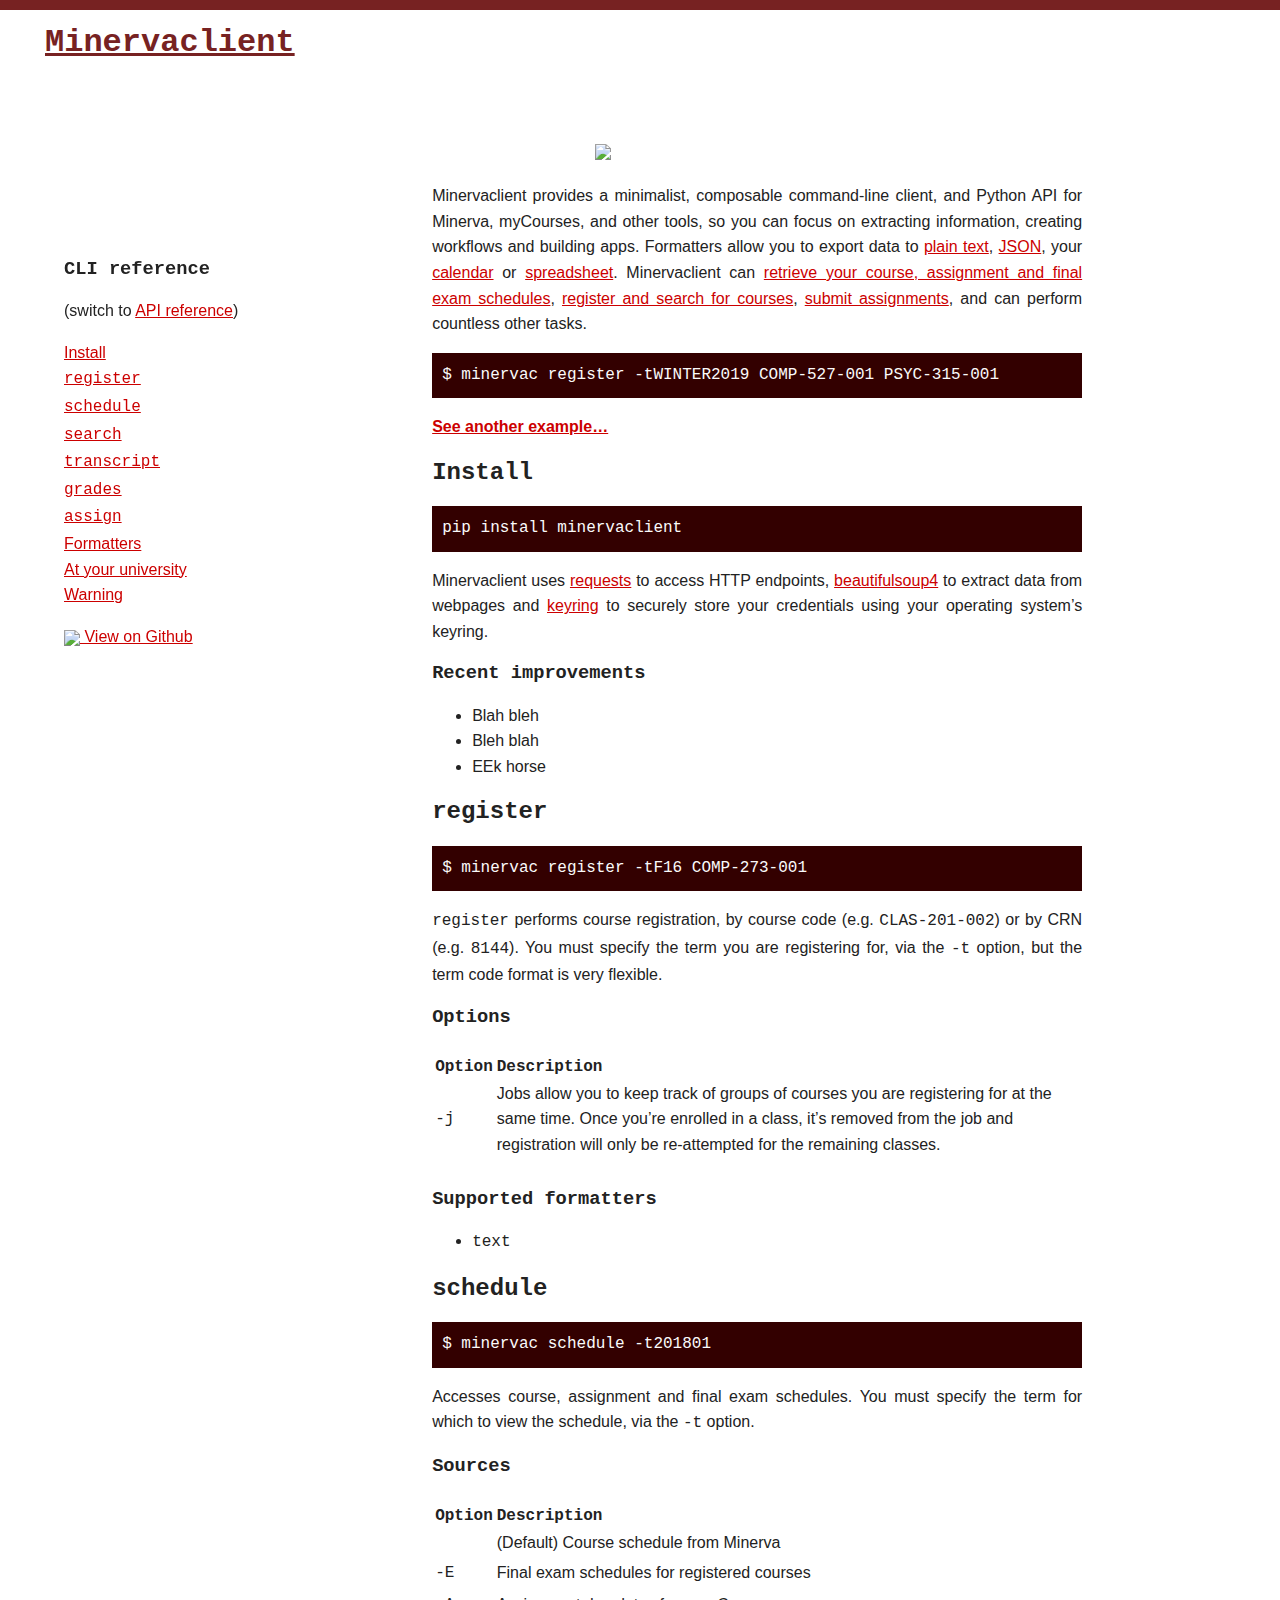
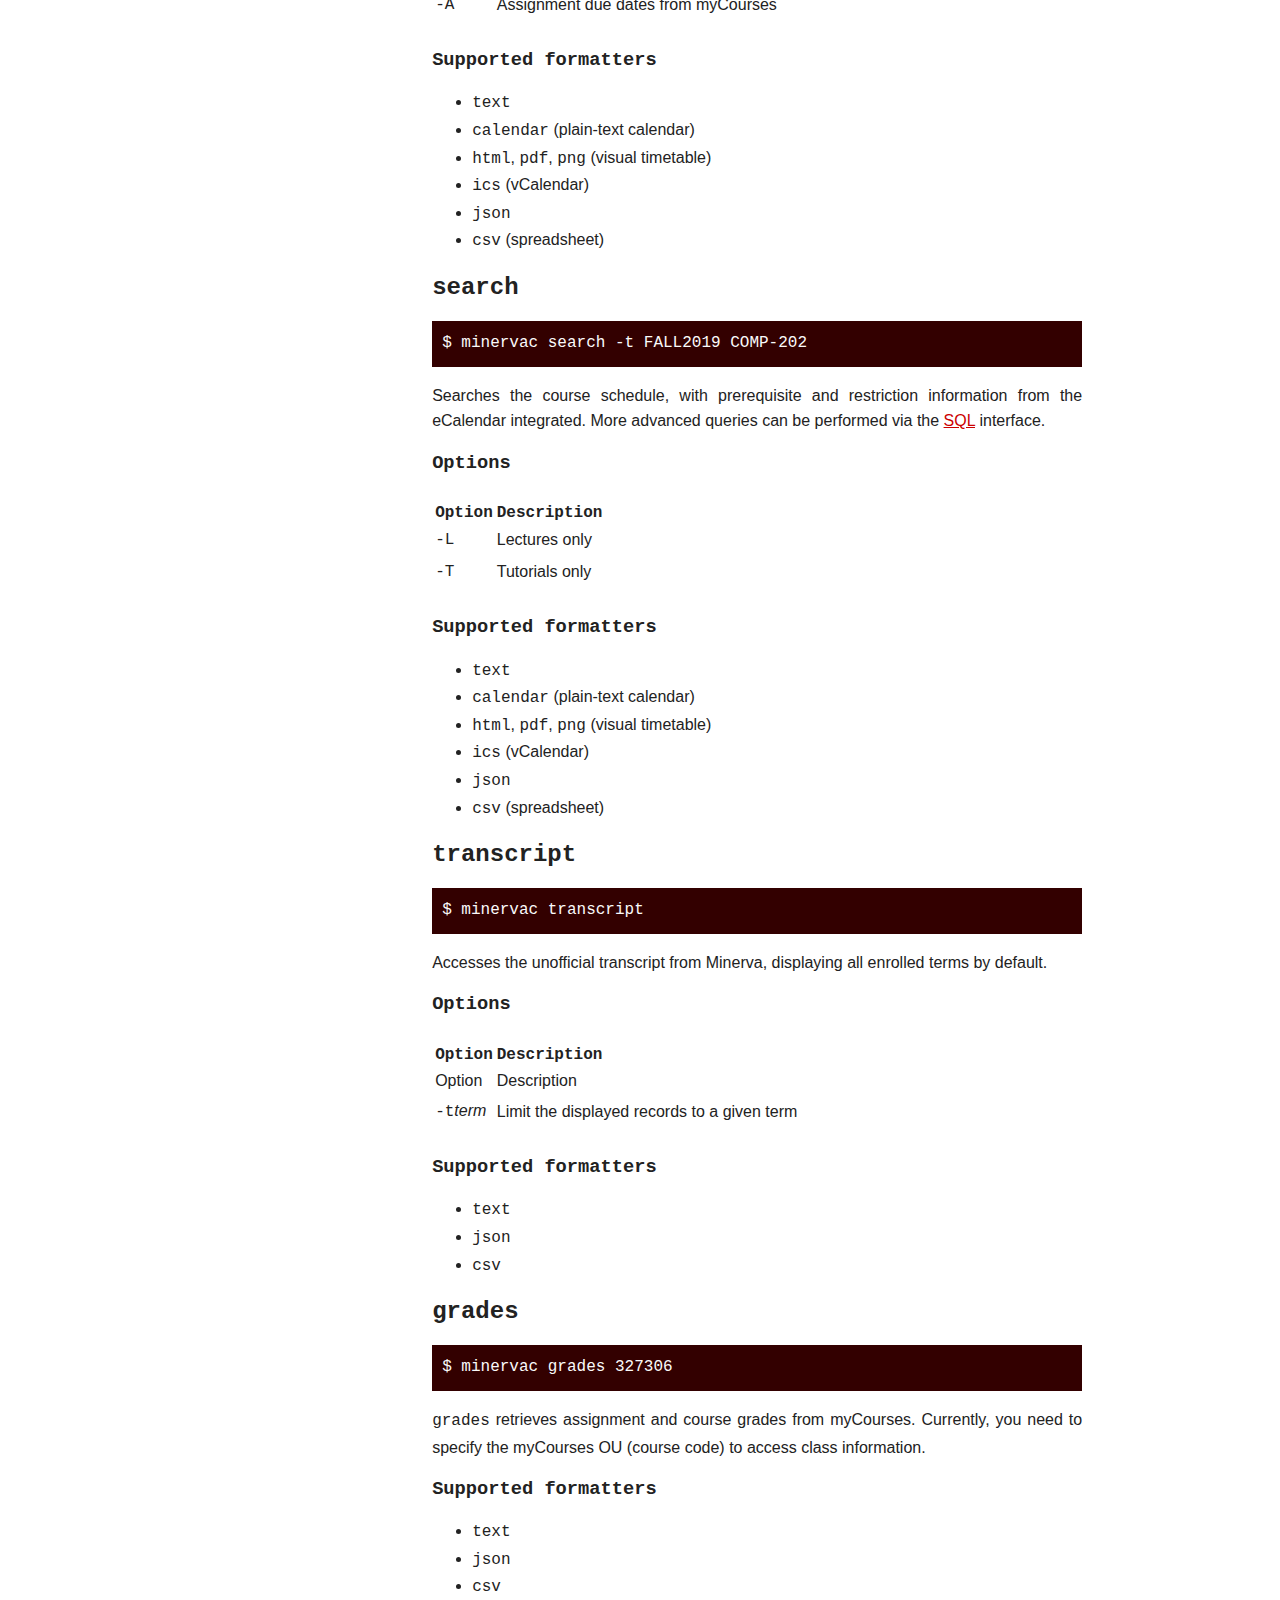
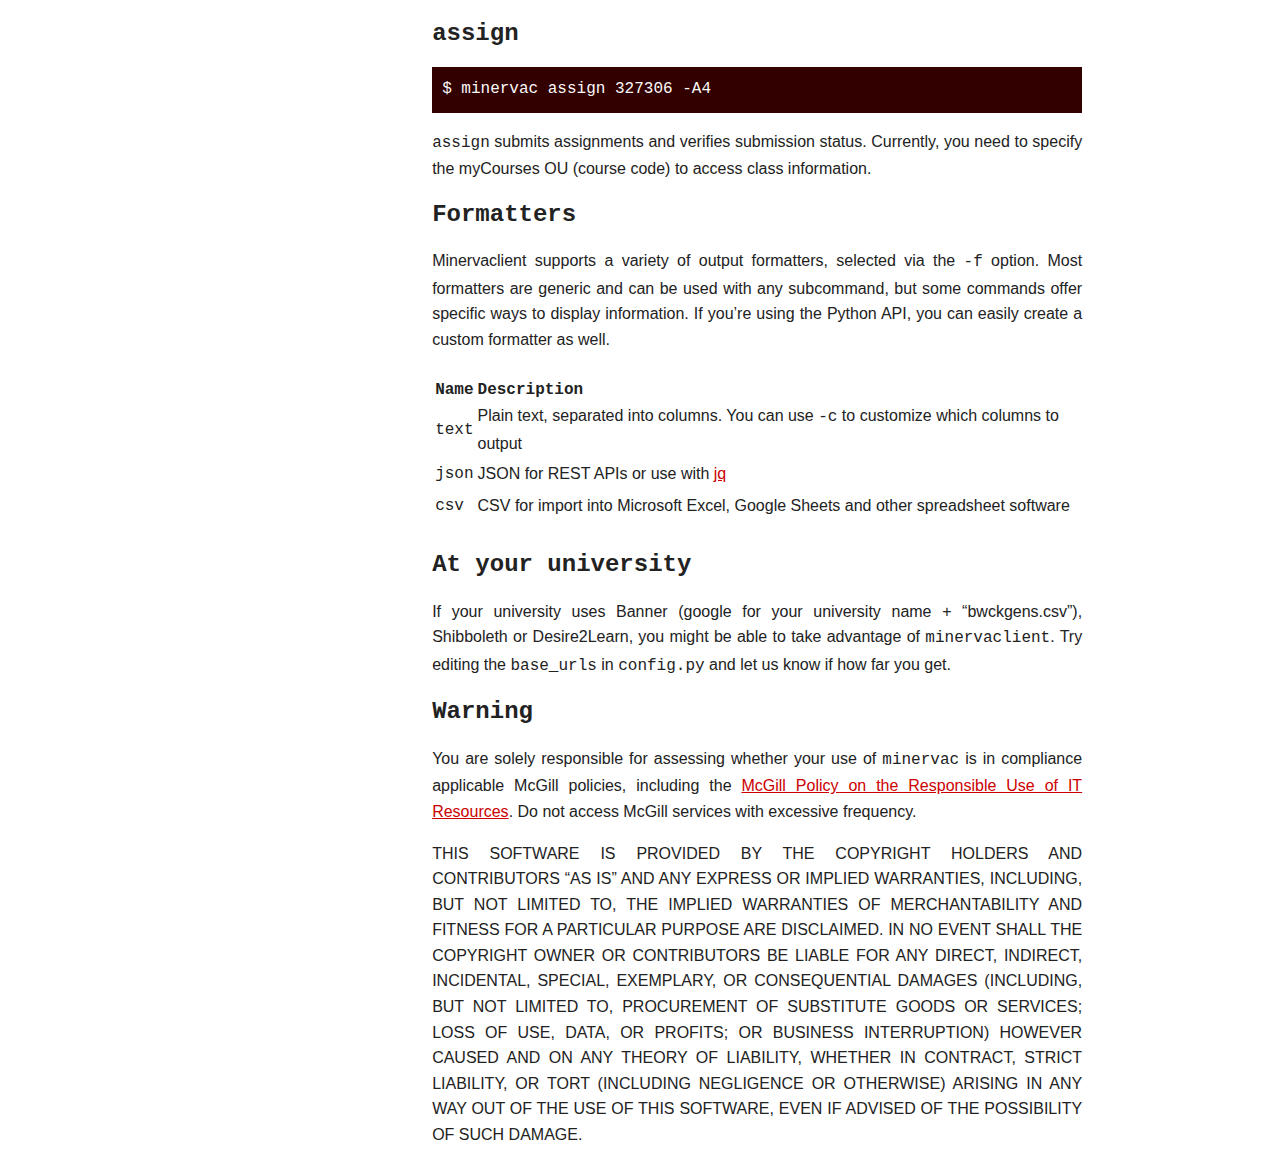
==== public/index.html @ 0b6b60ee "Temporary fix to publish the site" ====
<!DOCTYPE html>
<html>
<head>
	<meta name="generator" content="Hugo 0.53" />
    <meta charset="utf-8">
    <meta name="viewport" content="width=device-width, initial-scale=1">

    <title> | Minervaclient</title>

    <style>body{font-family:helevetica,sans-serif;line-height:1.6;font-size:16px;color:#222;margin:0}#main{width:90%;margin:auto;display:flex;justify-content:center;padding-top:5vh}#toc{padding-top:100px;padding-right:60px;min-width:150px}#content{max-width:650px;margin:auto}#top{border-top:10px solid #722;color:#722;font-family:pt mono,monospace}a{color:#c00}#top a,#top a:visited{color:inherit}#site-name{margin:0;padding:15px 45px}h1,h2,h3,th{font-family:pt mono,monospace;line-height:1.1}p{text-align:justify}#toc-fixed{top:0;font-weight:500;position:sticky;left:5vw;padding-top:20px}#toc ul{list-style-type:none;padding:0}#toc ul>li>ul>li>ul{display:none}#toc li{list-style-type:none}p img{vertical-align:middle}pre{padding:10px;color:#fafafa;background-color:#300}td,th{min-width:1%;text-align:left}table{padding:10px 0}</style>
    <link href="http://minervaclient.github.io/public/index.xml" rel="alternate" type="application/rss+xml" title="Minervaclient" />
</head>


<body>
<div id="top">
    <h1 id="site-name">
        <a href="/public">Minervaclient</a>
    </h1>
  	
	<div class="header-menu">
        </div>

</div>

<div id="main">
	<aside id="toc">
		<div id="toc-fixed">
			<h3>CLI reference</h3>
			<p>(switch to <a href="?api">API reference</a>)</p>
			<nav id="TableOfContents">
<ul>
<li>
<ul>
<li><a href="#install">Install</a>
<ul>
<li><a href="#recent-improvements">Recent improvements</a></li>
</ul></li>
<li><a href="#register"><code>register</code></a>
<ul>
<li><a href="#options">Options</a></li>
<li><a href="#supported-formatters">Supported formatters</a></li>
</ul></li>
<li><a href="#schedule"><code>schedule</code></a>
<ul>
<li><a href="#sources">Sources</a></li>
<li><a href="#supported-formatters-1">Supported formatters</a></li>
</ul></li>
<li><a href="#search"><code>search</code></a>
<ul>
<li><a href="#options-1">Options</a></li>
<li><a href="#supported-formatters-2">Supported formatters</a></li>
</ul></li>
<li><a href="#transcript"><code>transcript</code></a>
<ul>
<li><a href="#options-2">Options</a></li>
<li><a href="#supported-formatters-3">Supported formatters</a></li>
</ul></li>
<li><a href="#grades"><code>grades</code></a>
<ul>
<li><a href="#supported-formatters-4">Supported formatters</a></li>
</ul></li>
<li><a href="#assign"><code>assign</code></a></li>
<li><a href="#formatters">Formatters</a></li>
<li><a href="#at-your-university">At your university</a></li>
<li><a href="#warning">Warning</a></li>
</ul></li>
</ul>
</nav>
			<p><a href="https://github.com/minervaclient/minevaclient"><img src="/github.png" width="16"> View on Github</a></p>
		</div>
	</aside>
	<div id="content">

<header>
    <h1></h1>
</header>
<article>
    

<div style="width: 50%; margin: auto;"> <img src="/schedule.png" /></div>

<p>Minervaclient provides a minimalist, composable command-line client, and Python API for Minerva, myCourses, and other tools, so you can focus on extracting information, creating workflows and building apps. Formatters allow you to export data to <a href="#">plain text</a>, <a href="#">JSON</a>, your <a href="#">calendar</a> or <a href="#">spreadsheet</a>. Minervaclient can <a href="#schedule">retrieve your course, assignment and final exam schedules</a>, <a href="#register">register and search for courses</a>, <a href="#assignments">submit assignments</a>, and can perform countless other tasks.</p>

<pre><code class="language-shell">$ minervac register -tWINTER2019 COMP-527-001 PSYC-315-001
</code></pre>

<p><b><a href="#">See another example&hellip;</a></b></p>

<h2 id="install">Install</h2>

<pre><code class="language-shell">pip install minervaclient
</code></pre>

<p>Minervaclient uses <a href="#">requests</a> to access HTTP endpoints, <a href="#">beautifulsoup4</a> to extract data from webpages and <a href="#">keyring</a> to securely store your credentials using your operating system&rsquo;s keyring.</p>

<h3 id="recent-improvements">Recent improvements</h3>

<ul>
<li>Blah bleh</li>
<li>Bleh blah</li>
<li>EEk horse</li>
</ul>

<h2 id="register"><code>register</code></h2>

<pre><code class="language-shell">$ minervac register -tF16 COMP-273-001
</code></pre>

<p><code>register</code> performs course registration, by course code (e.g. <code>CLAS-201-002</code>) or by CRN (e.g. <code>8144</code>). You must specify the term you are registering for,  via the <code>-t</code> option, but the term code format is very flexible.</p>

<h3 id="options">Options</h3>

<table>
<thead>
<tr>
<th>Option</th>
<th>Description</th>
</tr>
</thead>

<tbody>
<tr>
<td><code>-j</code></td>
<td>Jobs allow you to keep track of groups of courses you are registering for at the same time. Once you&rsquo;re enrolled in a class, it&rsquo;s removed from the job and registration will only be re-attempted for the remaining classes.</td>
</tr>
</tbody>
</table>

<h3 id="supported-formatters">Supported formatters</h3>

<ul>
<li><code>text</code></li>
</ul>

<h2 id="schedule"><code>schedule</code></h2>

<pre><code class="language-shell">$ minervac schedule -t201801
</code></pre>

<p>Accesses course, assignment and final exam schedules. You must specify the term for which to view the schedule, via the <code>-t</code> option.</p>

<h3 id="sources">Sources</h3>

<table>
<thead>
<tr>
<th>Option</th>
<th>Description</th>
</tr>
</thead>

<tbody>
<tr>
<td></td>
<td>(Default) Course schedule from Minerva</td>
</tr>

<tr>
<td><code>-E</code></td>
<td>Final exam schedules for registered courses</td>
</tr>

<tr>
<td><code>-A</code></td>
<td>Assignment due dates from myCourses</td>
</tr>
</tbody>
</table>

<h3 id="supported-formatters-1">Supported formatters</h3>

<ul>
<li><code>text</code></li>
<li><code>calendar</code> (plain-text calendar)</li>
<li><code>html</code>, <code>pdf</code>, <code>png</code> (visual timetable)</li>
<li><code>ics</code> (vCalendar)</li>
<li><code>json</code></li>
<li><code>csv</code> (spreadsheet)</li>
</ul>

<h2 id="search"><code>search</code></h2>

<pre><code class="language-shell">$ minervac search -t FALL2019 COMP-202
</code></pre>

<p>Searches the course schedule, with prerequisite and restriction information from the eCalendar integrated. More advanced queries can be performed via the <a href="#">SQL</a> interface.</p>

<h3 id="options-1">Options</h3>

<table>
<thead>
<tr>
<th>Option</th>
<th>Description</th>
</tr>
</thead>

<tbody>
<tr>
<td><code>-L</code></td>
<td>Lectures only</td>
</tr>

<tr>
<td><code>-T</code></td>
<td>Tutorials only</td>
</tr>
</tbody>
</table>

<h3 id="supported-formatters-2">Supported formatters</h3>

<ul>
<li><code>text</code></li>
<li><code>calendar</code> (plain-text calendar)</li>
<li><code>html</code>, <code>pdf</code>, <code>png</code> (visual timetable)</li>
<li><code>ics</code> (vCalendar)</li>
<li><code>json</code></li>
<li><code>csv</code> (spreadsheet)</li>
</ul>

<h2 id="transcript"><code>transcript</code></h2>

<pre><code class="language-shell">$ minervac transcript
</code></pre>

<p>Accesses the unofficial transcript from Minerva, displaying all enrolled terms by default.</p>

<h3 id="options-2">Options</h3>

<table>
<thead>
<tr>
<th>Option</th>
<th>Description</th>
</tr>
</thead>

<tbody>
<tr>
<td>Option</td>
<td>Description</td>
</tr>

<tr>
<td><code>-t</code><em>term</em></td>
<td>Limit the displayed records to a given term</td>
</tr>
</tbody>
</table>

<h3 id="supported-formatters-3">Supported formatters</h3>

<ul>
<li><code>text</code></li>
<li><code>json</code></li>
<li><code>csv</code></li>
</ul>

<h2 id="grades"><code>grades</code></h2>

<pre><code class="language-shell">$ minervac grades 327306
</code></pre>

<p><code>grades</code> retrieves assignment and course grades from myCourses. Currently, you need to specify the myCourses OU (course code) to access class information.</p>

<h3 id="supported-formatters-4">Supported formatters</h3>

<ul>
<li><code>text</code></li>
<li><code>json</code></li>
<li><code>csv</code></li>
</ul>

<h2 id="assign"><code>assign</code></h2>

<pre><code class="language-shell">$ minervac assign 327306 -A4
</code></pre>

<p><code>assign</code> submits assignments and verifies submission status. Currently, you need to specify the myCourses OU (course code) to access class information.</p>

<h2 id="formatters">Formatters</h2>

<p>Minervaclient supports a variety of output formatters, selected via the <code>-f</code> option. Most formatters are generic and can be used with any subcommand, but some commands offer specific ways to display information. If you&rsquo;re using the Python API, you can easily create a custom formatter as well.</p>

<table>
<thead>
<tr>
<th>Name</th>
<th>Description</th>
</tr>
</thead>

<tbody>
<tr>
<td><code>text</code></td>
<td>Plain text, separated into columns. You can use <code>-c</code> to customize which columns to output</td>
</tr>

<tr>
<td><code>json</code></td>
<td>JSON for REST APIs or use with <a href="#">jq</a></td>
</tr>

<tr>
<td><code>csv</code></td>
<td>CSV for import into Microsoft Excel, Google Sheets and other spreadsheet software</td>
</tr>
</tbody>
</table>

<h2 id="at-your-university">At your university</h2>

<p>If your university uses Banner (google for your university name + &ldquo;bwckgens.csv&rdquo;), Shibboleth or Desire2Learn, you might be able to take advantage of <code>minervaclient</code>. Try editing the <code>base_urls</code> in <code>config.py</code> and let us know if how far you get.</p>

<h2 id="warning">Warning</h2>

<p>You are solely responsible for assessing whether your use of <code>minervac</code> is in compliance applicable McGill policies, including the <a href="http://www.mcgill.ca/secretariat/files/secretariat/responsible-use-of-mcgill-it-policy-on-the.pdf">McGill Policy on the Responsible Use of IT Resources</a>. Do not access McGill services with excessive frequency.</p>

<p>THIS SOFTWARE IS PROVIDED BY THE COPYRIGHT HOLDERS AND CONTRIBUTORS &ldquo;AS IS&rdquo; AND
ANY EXPRESS OR IMPLIED WARRANTIES, INCLUDING, BUT NOT LIMITED TO, THE IMPLIED
WARRANTIES OF MERCHANTABILITY AND FITNESS FOR A PARTICULAR PURPOSE ARE
DISCLAIMED. IN NO EVENT SHALL THE COPYRIGHT OWNER OR CONTRIBUTORS BE LIABLE FOR
ANY DIRECT, INDIRECT, INCIDENTAL, SPECIAL, EXEMPLARY, OR CONSEQUENTIAL DAMAGES
(INCLUDING, BUT NOT LIMITED TO, PROCUREMENT OF SUBSTITUTE GOODS OR SERVICES;
LOSS OF USE, DATA, OR PROFITS; OR BUSINESS INTERRUPTION) HOWEVER CAUSED AND
ON ANY THEORY OF LIABILITY, WHETHER IN CONTRACT, STRICT LIABILITY, OR TORT
(INCLUDING NEGLIGENCE OR OTHERWISE) ARISING IN ANY WAY OUT OF THE USE OF THIS
SOFTWARE, EVEN IF ADVISED OF THE POSSIBILITY OF SUCH DAMAGE.</p>

</article>


		
		<hr>
		<p>Made by <a href="https://npaun.io/">Nicholas Paun</a> and <a href="https://github.com/auryan898">Ryan Au</a>.</p>
	<div>
    </div>
</body>

</html>
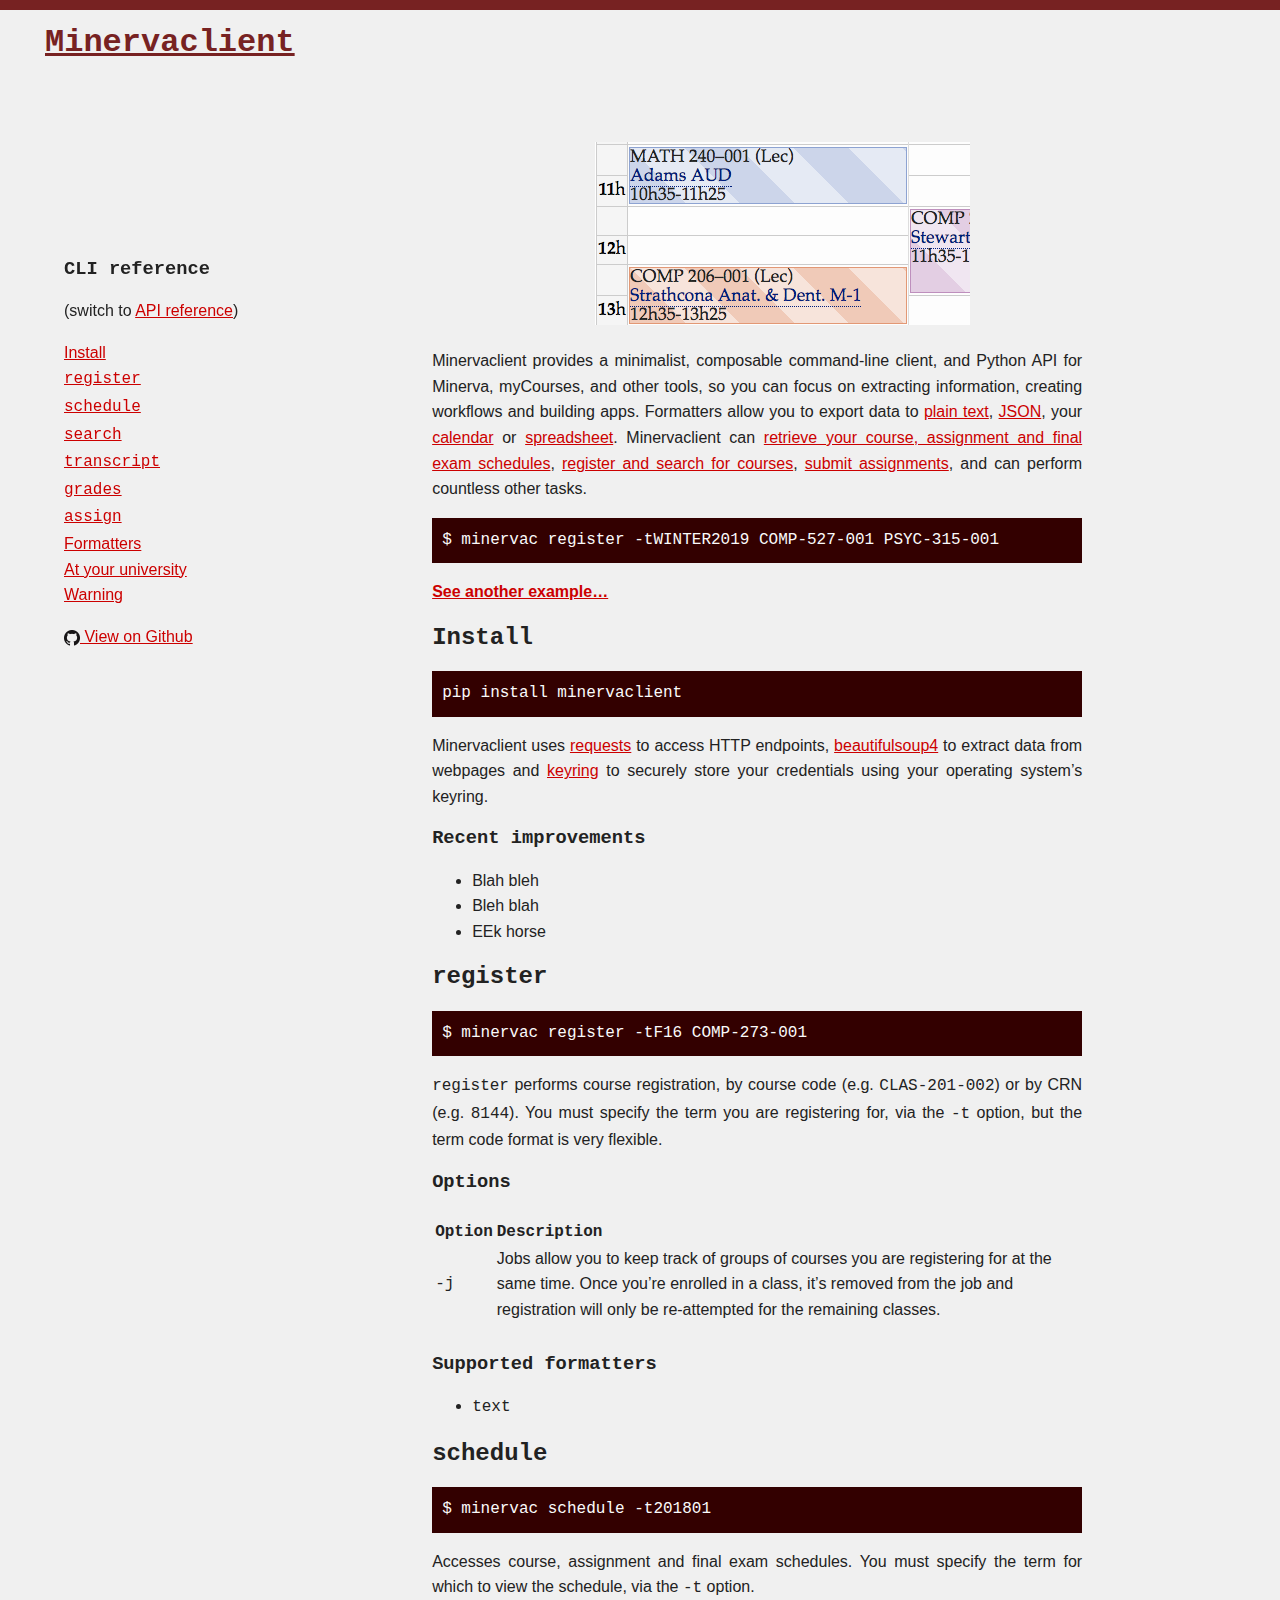
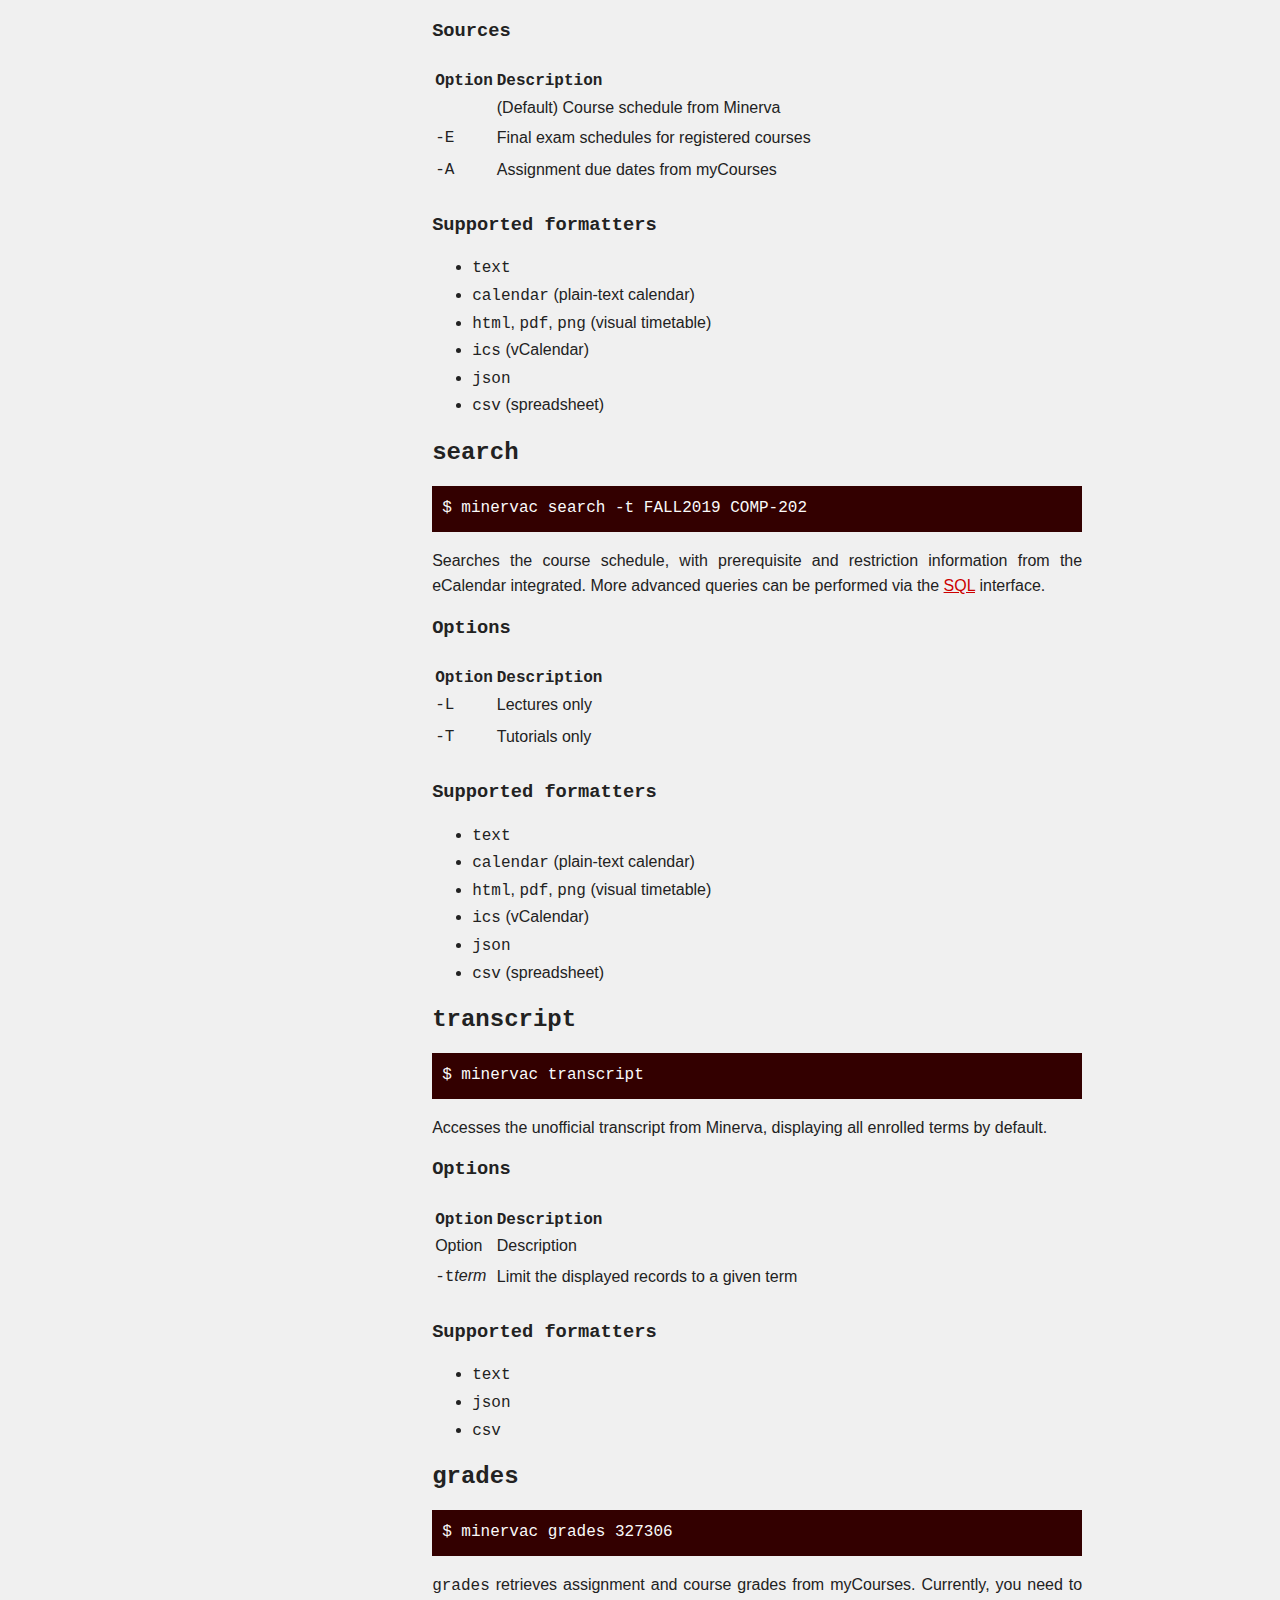
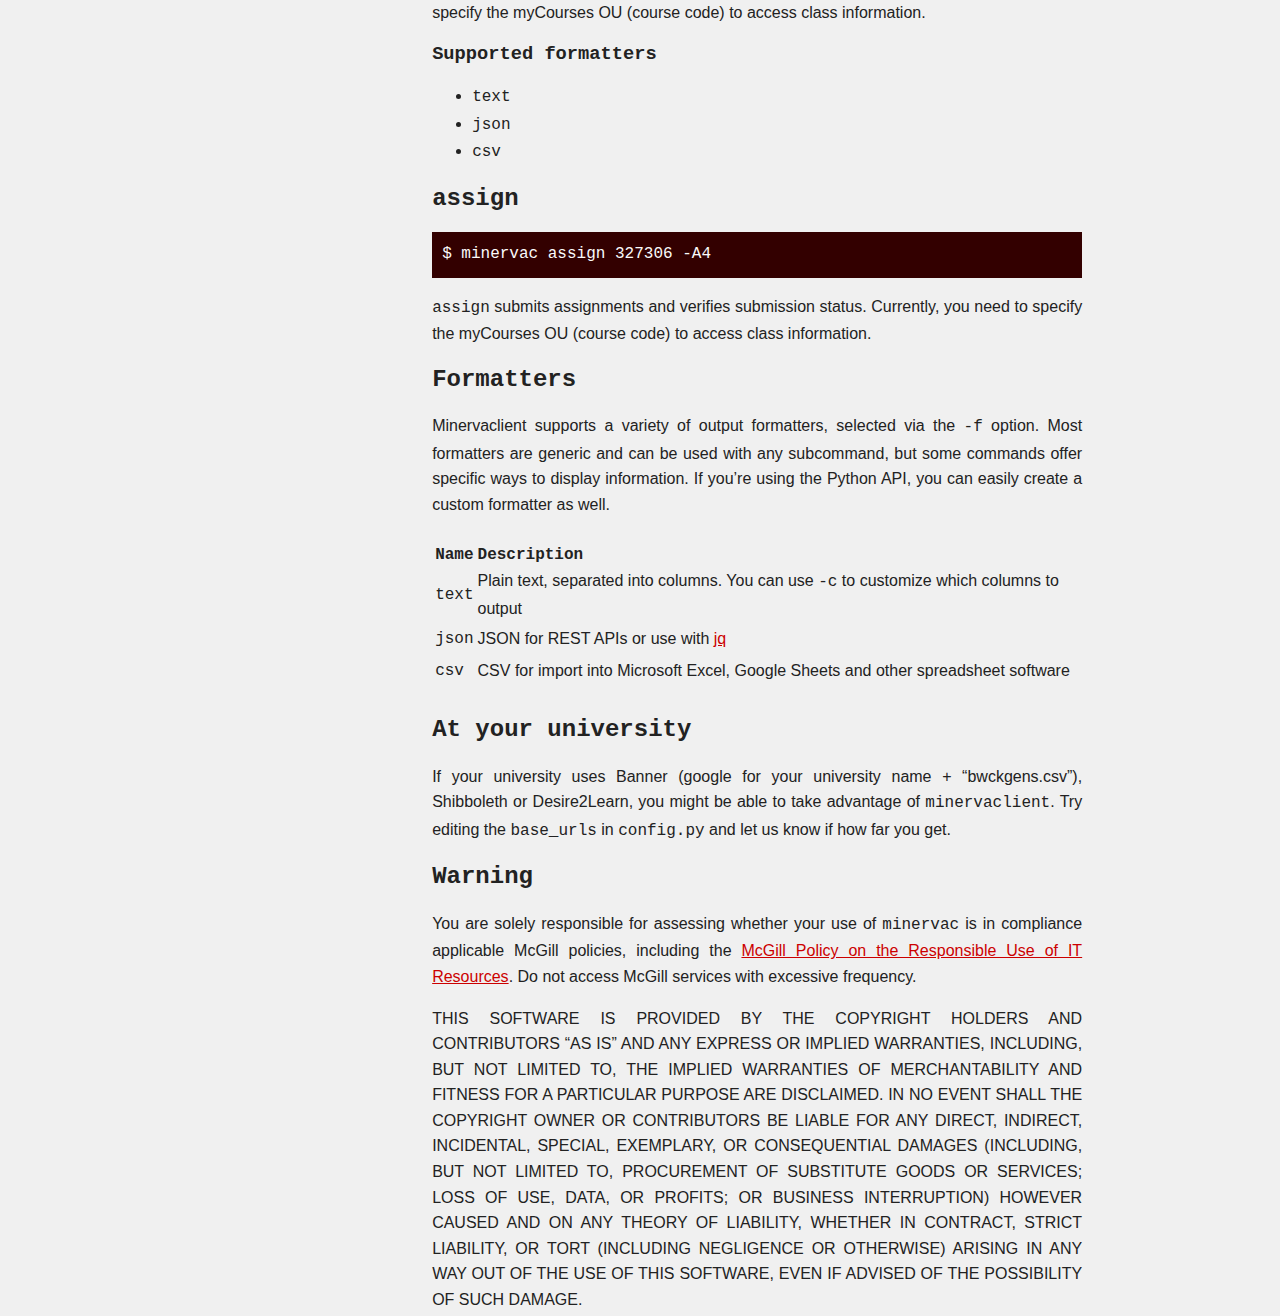
==== commit 5832d09d: "A small CSS tweak" ====
--- a/public/index.html
+++ b/public/index.html
@@ -7,7 +7,7 @@
 
     <title> | Minervaclient</title>
 
-    <style>body{font-family:helevetica,sans-serif;line-height:1.6;font-size:16px;color:#222;margin:0}#main{width:90%;margin:auto;display:flex;justify-content:center;padding-top:5vh}#toc{padding-top:100px;padding-right:60px;min-width:150px}#content{max-width:650px;margin:auto}#top{border-top:10px solid #722;color:#722;font-family:pt mono,monospace}a{color:#c00}#top a,#top a:visited{color:inherit}#site-name{margin:0;padding:15px 45px}h1,h2,h3,th{font-family:pt mono,monospace;line-height:1.1}p{text-align:justify}#toc-fixed{top:0;font-weight:500;position:sticky;left:5vw;padding-top:20px}#toc ul{list-style-type:none;padding:0}#toc ul>li>ul>li>ul{display:none}#toc li{list-style-type:none}p img{vertical-align:middle}pre{padding:10px;color:#fafafa;background-color:#300}td,th{min-width:1%;text-align:left}table{padding:10px 0}</style>
+    <style>body{font-family:helevetica,sans-serif;line-height:1.6;font-size:16px;color:#222;margin:0;background-color:#f0f0f0}#main{width:90%;margin:auto;display:flex;justify-content:center;padding-top:5vh}#toc{padding-top:100px;padding-right:60px;min-width:150px}#content{max-width:650px;margin:auto}#top{border-top:10px solid #722;color:#722;font-family:pt mono,monospace}a{color:#c00}#top a,#top a:visited{color:inherit}#site-name{margin:0;padding:15px 45px}h1,h2,h3,th{font-family:pt mono,monospace;line-height:1.1}p{text-align:justify}#toc-fixed{top:0;font-weight:500;position:sticky;left:5vw;padding-top:20px}#toc ul{list-style-type:none;padding:0}#toc ul>li>ul>li>ul{display:none}#toc li{list-style-type:none}p img{vertical-align:middle}pre{padding:10px;color:#fafafa;background-color:#300}td,th{min-width:1%;text-align:left}table{padding:10px 0}hr{border:1px solid #300}</style>
     <link href="http://minervaclient.github.io/public/index.xml" rel="alternate" type="application/rss+xml" title="Minervaclient" />
 </head>
 
@@ -67,7 +67,7 @@
 </ul></li>
 </ul>
 </nav>
-			<p><a href="https://github.com/minervaclient/minevaclient"><img src="/github.png" width="16"> View on Github</a></p>
+			<p><a href="https://github.com/minervaclient/minevaclient"><img src="/public/github.png" width="16"> View on Github</a></p>
 		</div>
 	</aside>
 	<div id="content">
@@ -78,7 +78,7 @@
 <article>
     
 
-<div style="width: 50%; margin: auto;"> <img src="/schedule.png" /></div>
+<div style="width: 50%; margin: auto;"> <img src="/public/schedule.png" /></div>
 
 <p>Minervaclient provides a minimalist, composable command-line client, and Python API for Minerva, myCourses, and other tools, so you can focus on extracting information, creating workflows and building apps. Formatters allow you to export data to <a href="#">plain text</a>, <a href="#">JSON</a>, your <a href="#">calendar</a> or <a href="#">spreadsheet</a>. Minervaclient can <a href="#schedule">retrieve your course, assignment and final exam schedules</a>, <a href="#register">register and search for courses</a>, <a href="#assignments">submit assignments</a>, and can perform countless other tasks.</p>
 
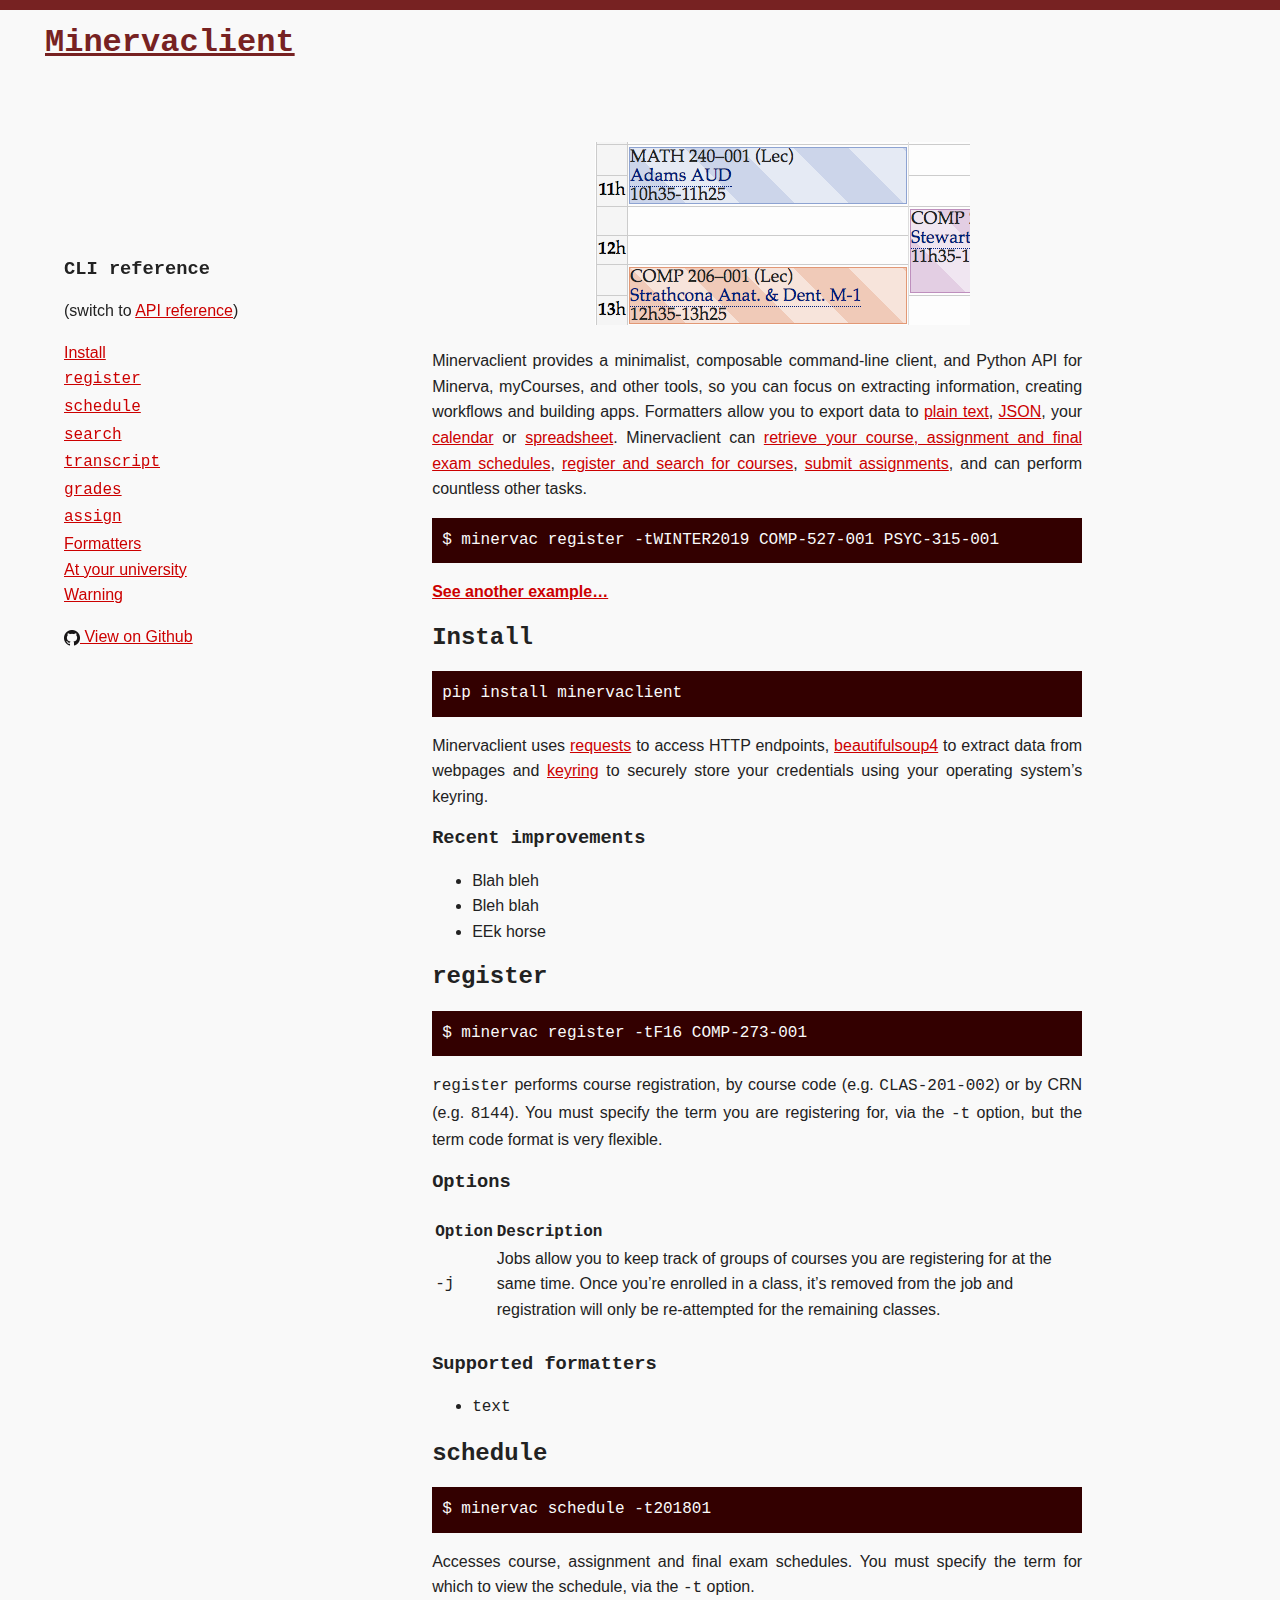
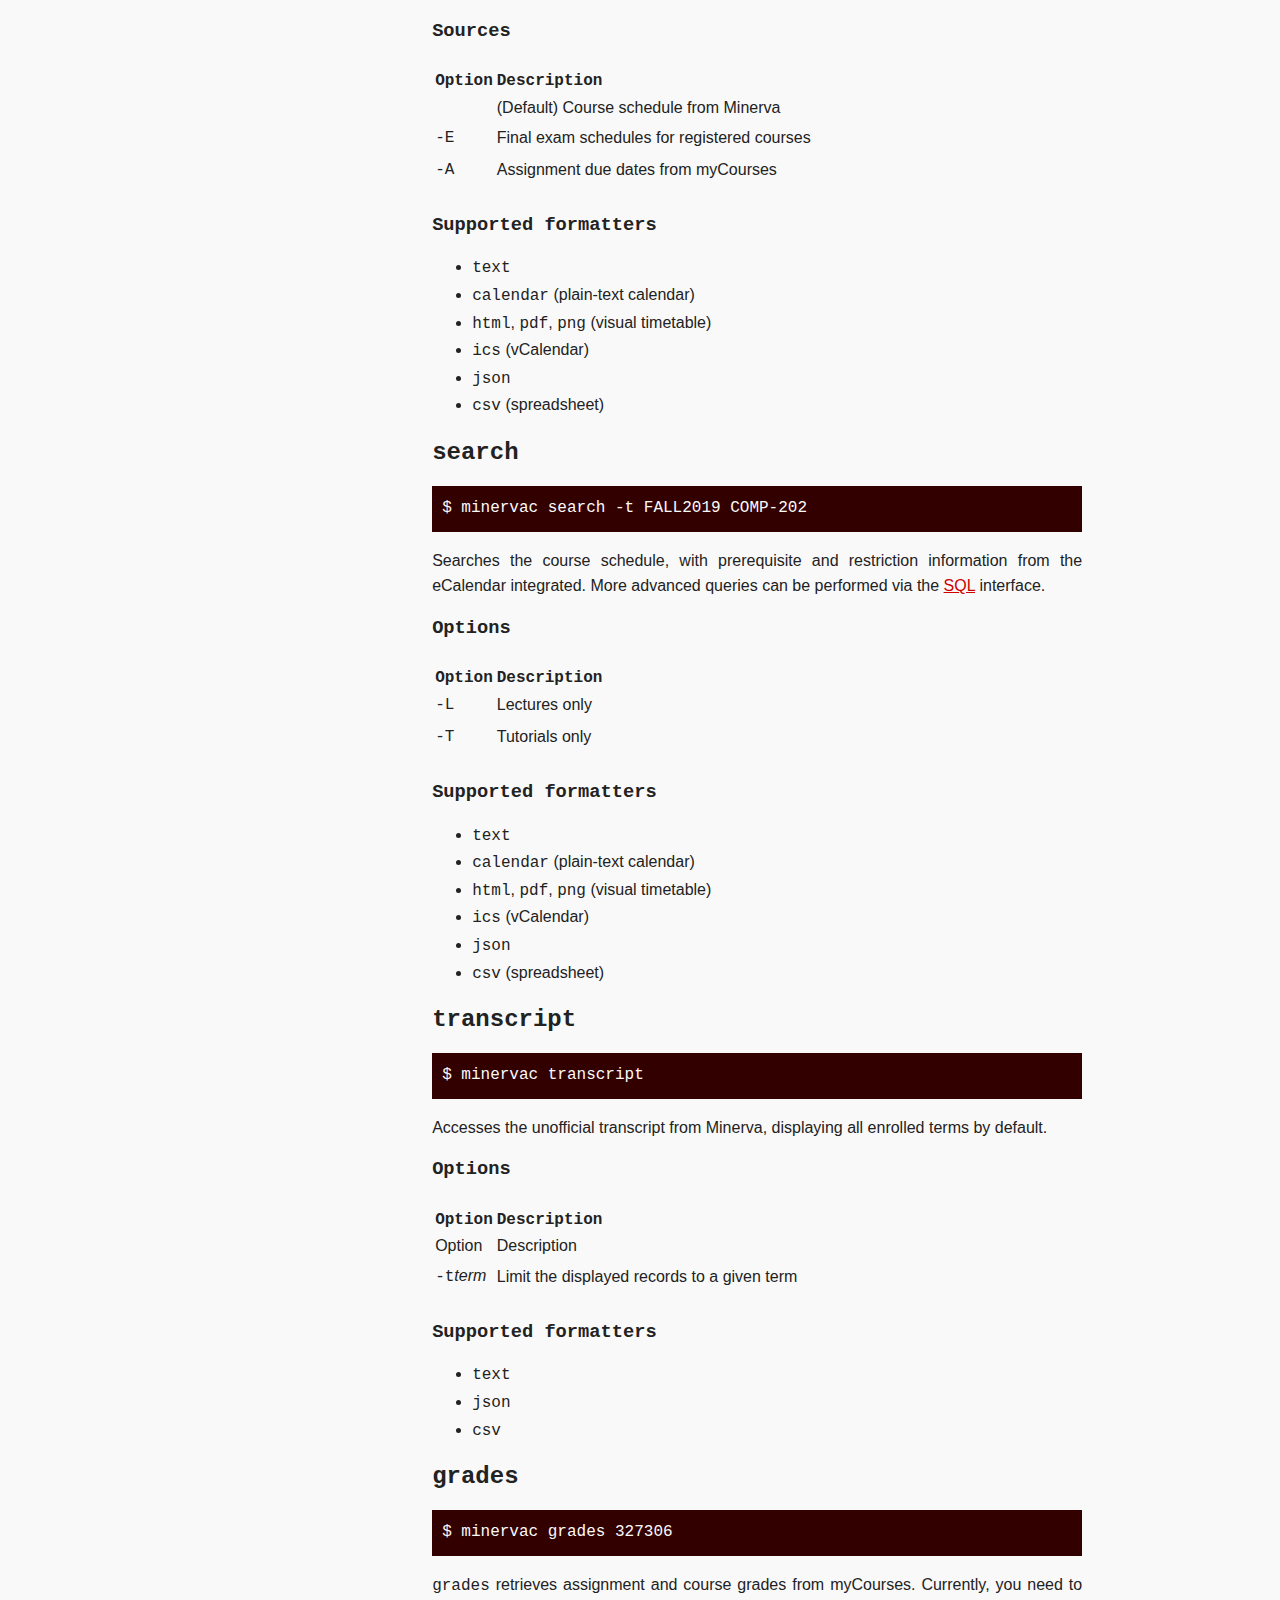
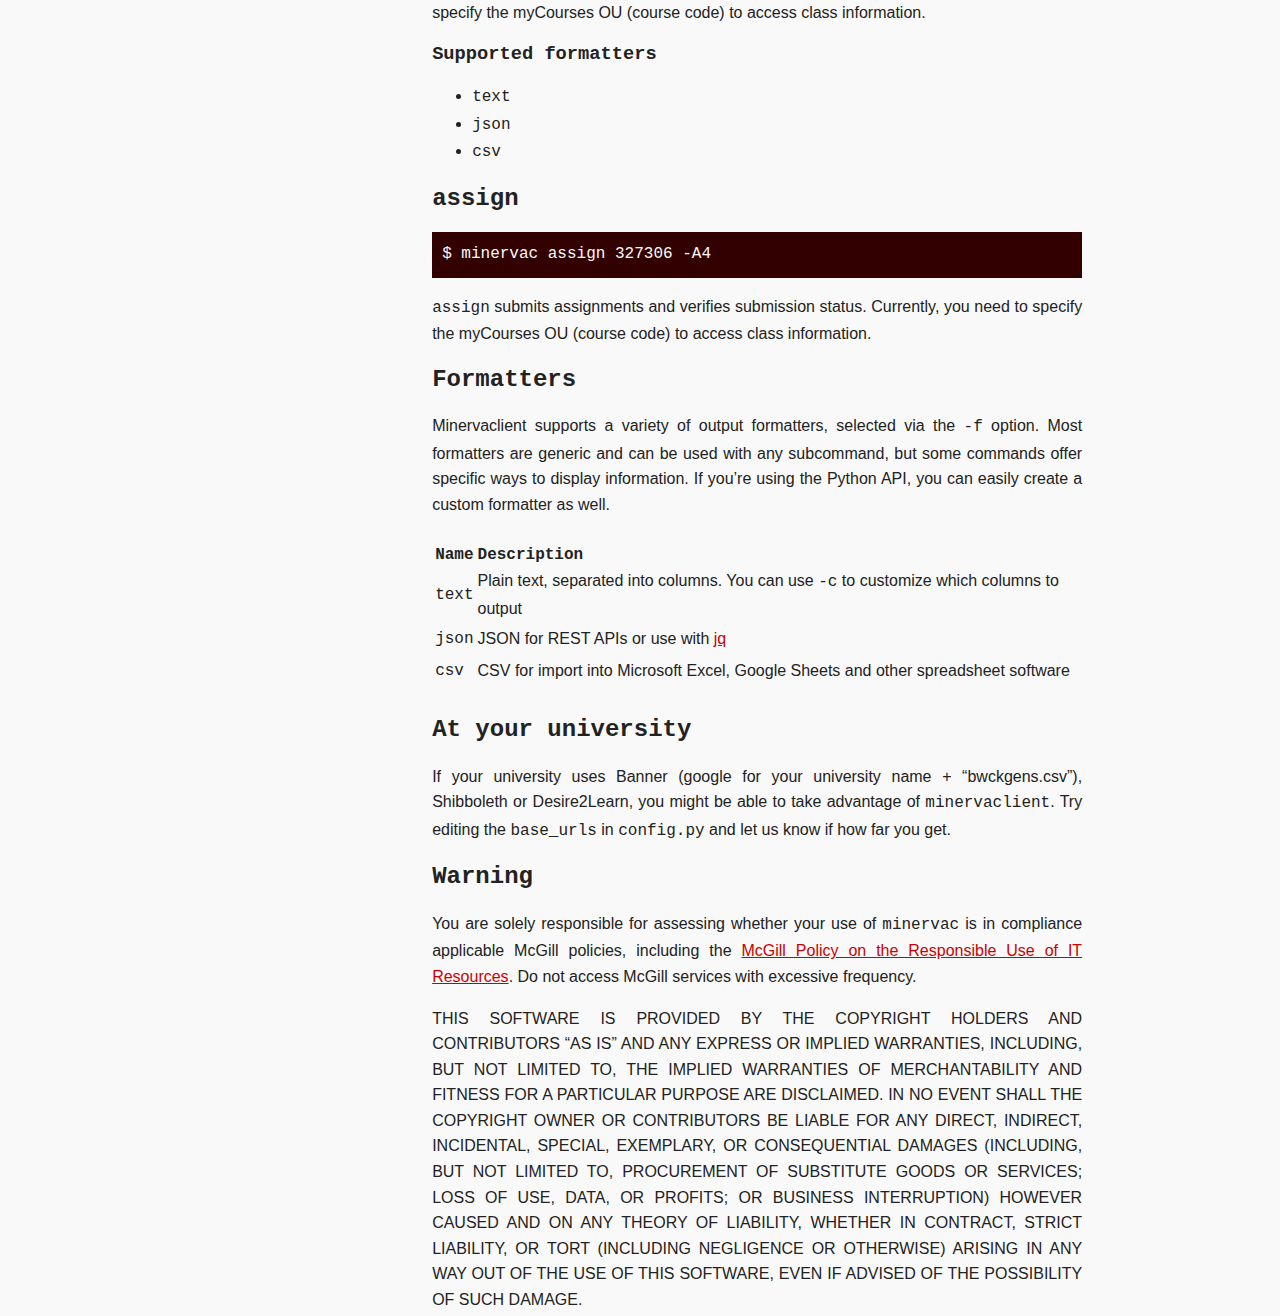
==== commit ea4ea169: "A small CSS tweak" ====
--- a/public/index.html
+++ b/public/index.html
@@ -7,7 +7,7 @@
 
     <title> | Minervaclient</title>
 
-    <style>body{font-family:helevetica,sans-serif;line-height:1.6;font-size:16px;color:#222;margin:0;background-color:#f0f0f0}#main{width:90%;margin:auto;display:flex;justify-content:center;padding-top:5vh}#toc{padding-top:100px;padding-right:60px;min-width:150px}#content{max-width:650px;margin:auto}#top{border-top:10px solid #722;color:#722;font-family:pt mono,monospace}a{color:#c00}#top a,#top a:visited{color:inherit}#site-name{margin:0;padding:15px 45px}h1,h2,h3,th{font-family:pt mono,monospace;line-height:1.1}p{text-align:justify}#toc-fixed{top:0;font-weight:500;position:sticky;left:5vw;padding-top:20px}#toc ul{list-style-type:none;padding:0}#toc ul>li>ul>li>ul{display:none}#toc li{list-style-type:none}p img{vertical-align:middle}pre{padding:10px;color:#fafafa;background-color:#300}td,th{min-width:1%;text-align:left}table{padding:10px 0}hr{border:1px solid #300}</style>
+    <style>body{font-family:helevetica,sans-serif;line-height:1.6;font-size:16px;color:#222;margin:0;background-color:#f9f9f9}#main{width:90%;margin:auto;display:flex;justify-content:center;padding-top:5vh}#toc{padding-top:100px;padding-right:60px;min-width:150px}#content{max-width:650px;margin:auto}#top{border-top:10px solid #722;color:#722;font-family:pt mono,monospace}a{color:#c00}#top a,#top a:visited{color:inherit}#site-name{margin:0;padding:15px 45px}h1,h2,h3,th{font-family:pt mono,monospace;line-height:1.1}p{text-align:justify}#toc-fixed{top:0;font-weight:500;position:sticky;left:5vw;padding-top:20px}#toc ul{list-style-type:none;padding:0}#toc ul>li>ul>li>ul{display:none}#toc li{list-style-type:none}p img{vertical-align:middle}pre{padding:10px;color:#fafafa;background-color:#300}td,th{min-width:1%;text-align:left}table{padding:10px 0}hr{border:1px solid #300}</style>
     <link href="http://minervaclient.github.io/public/index.xml" rel="alternate" type="application/rss+xml" title="Minervaclient" />
 </head>
 
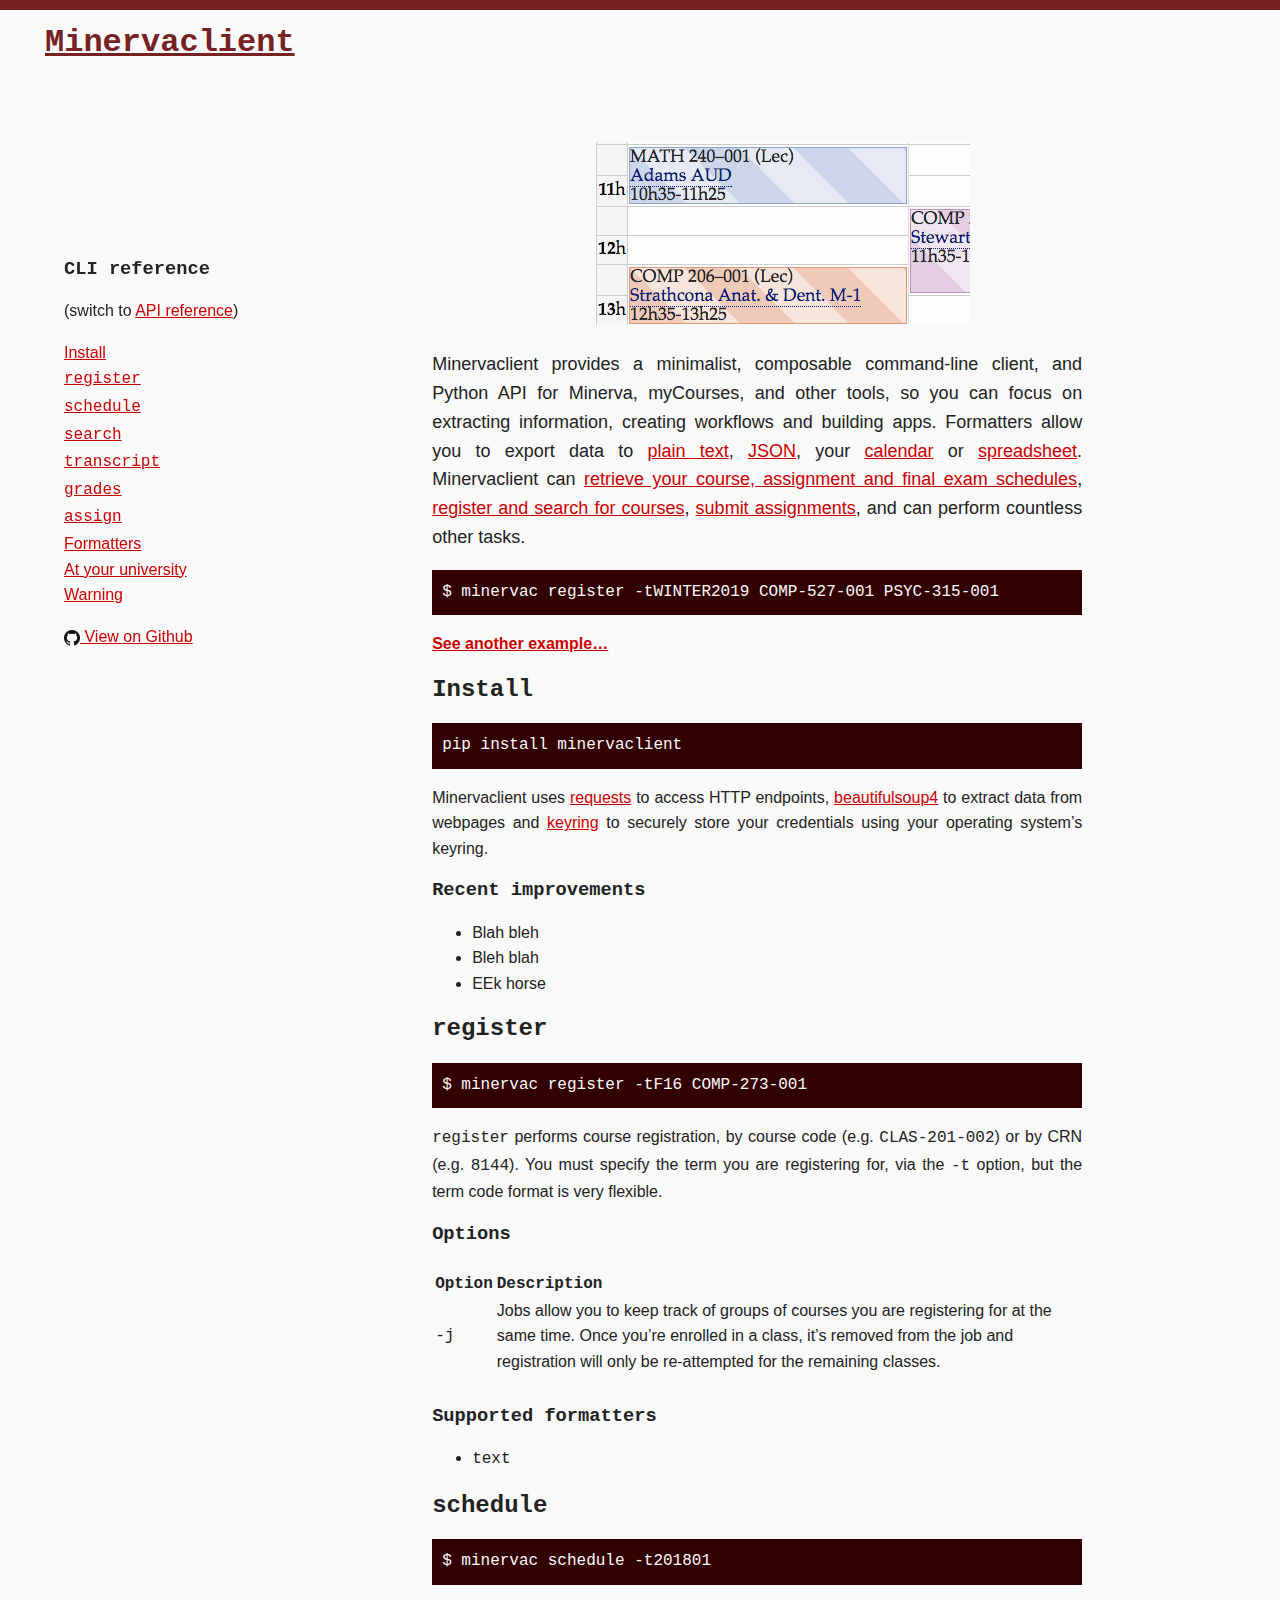
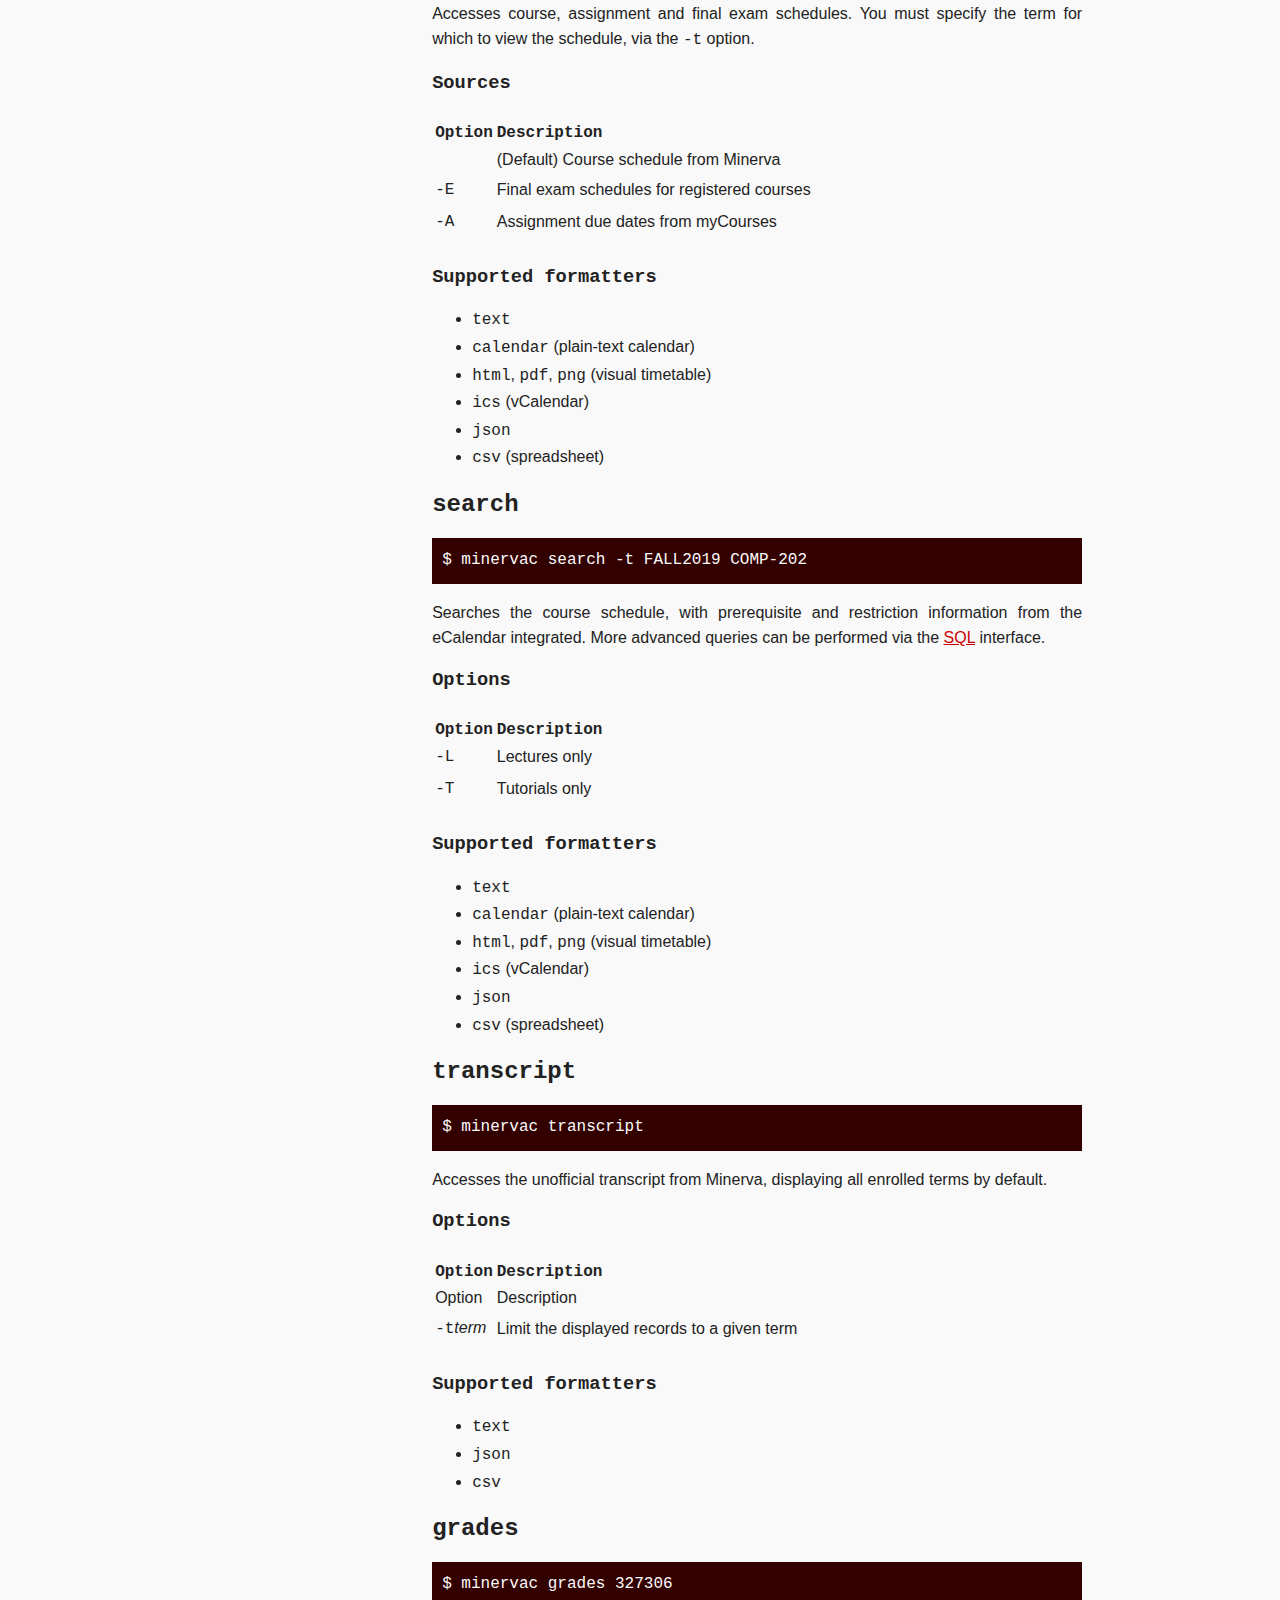
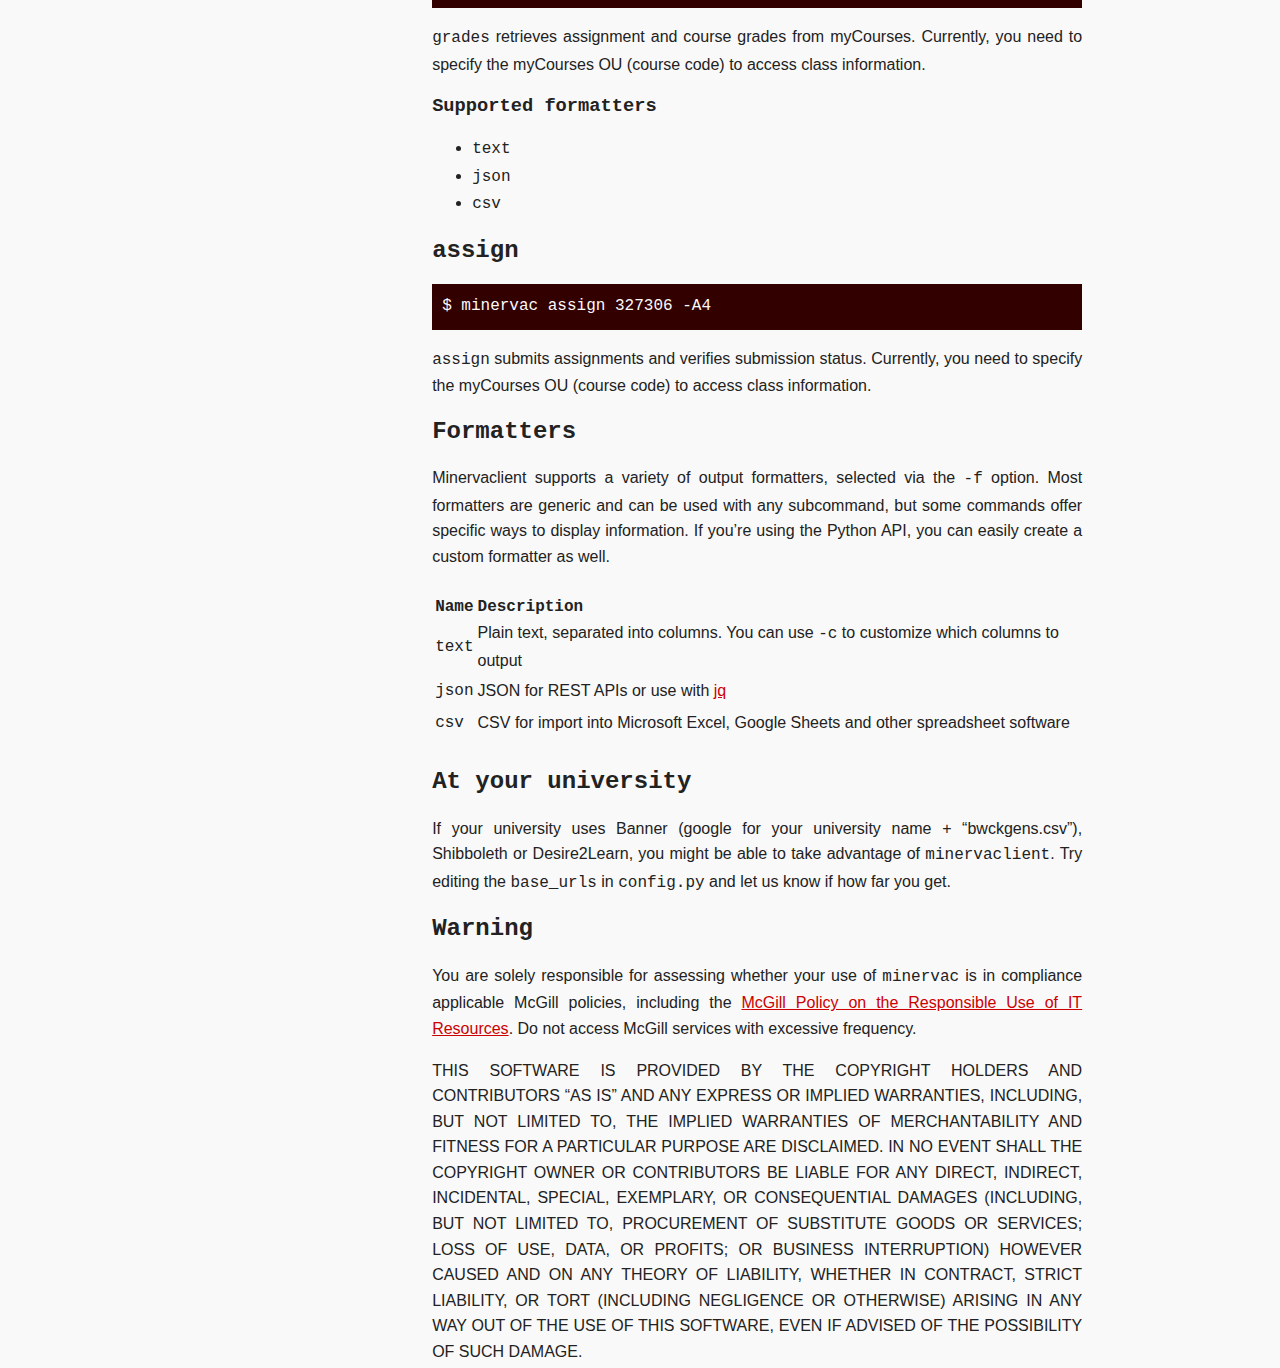
==== commit 7ee30487: "Make the intro bigger" ====
--- a/public/index.html
+++ b/public/index.html
@@ -80,7 +80,7 @@
 
 <div style="width: 50%; margin: auto;"> <img src="/public/schedule.png" /></div>
 
-<p>Minervaclient provides a minimalist, composable command-line client, and Python API for Minerva, myCourses, and other tools, so you can focus on extracting information, creating workflows and building apps. Formatters allow you to export data to <a href="#">plain text</a>, <a href="#">JSON</a>, your <a href="#">calendar</a> or <a href="#">spreadsheet</a>. Minervaclient can <a href="#schedule">retrieve your course, assignment and final exam schedules</a>, <a href="#register">register and search for courses</a>, <a href="#assignments">submit assignments</a>, and can perform countless other tasks.</p>
+<p class="big" style="font-size: 18px;">Minervaclient provides a minimalist, composable command-line client, and Python API for Minerva, myCourses, and other tools, so you can focus on extracting information, creating workflows and building apps. Formatters allow you to export data to <a href="#">plain text</a>, <a href="#">JSON</a>, your <a href="#">calendar</a> or <a href="#">spreadsheet</a>. Minervaclient can <a href="#schedule">retrieve your course, assignment and final exam schedules</a>, <a href="#register">register and search for courses</a>, <a href="#assignments">submit assignments</a>, and can perform countless other tasks.</p>
 
 <pre><code class="language-shell">$ minervac register -tWINTER2019 COMP-527-001 PSYC-315-001
 </code></pre>
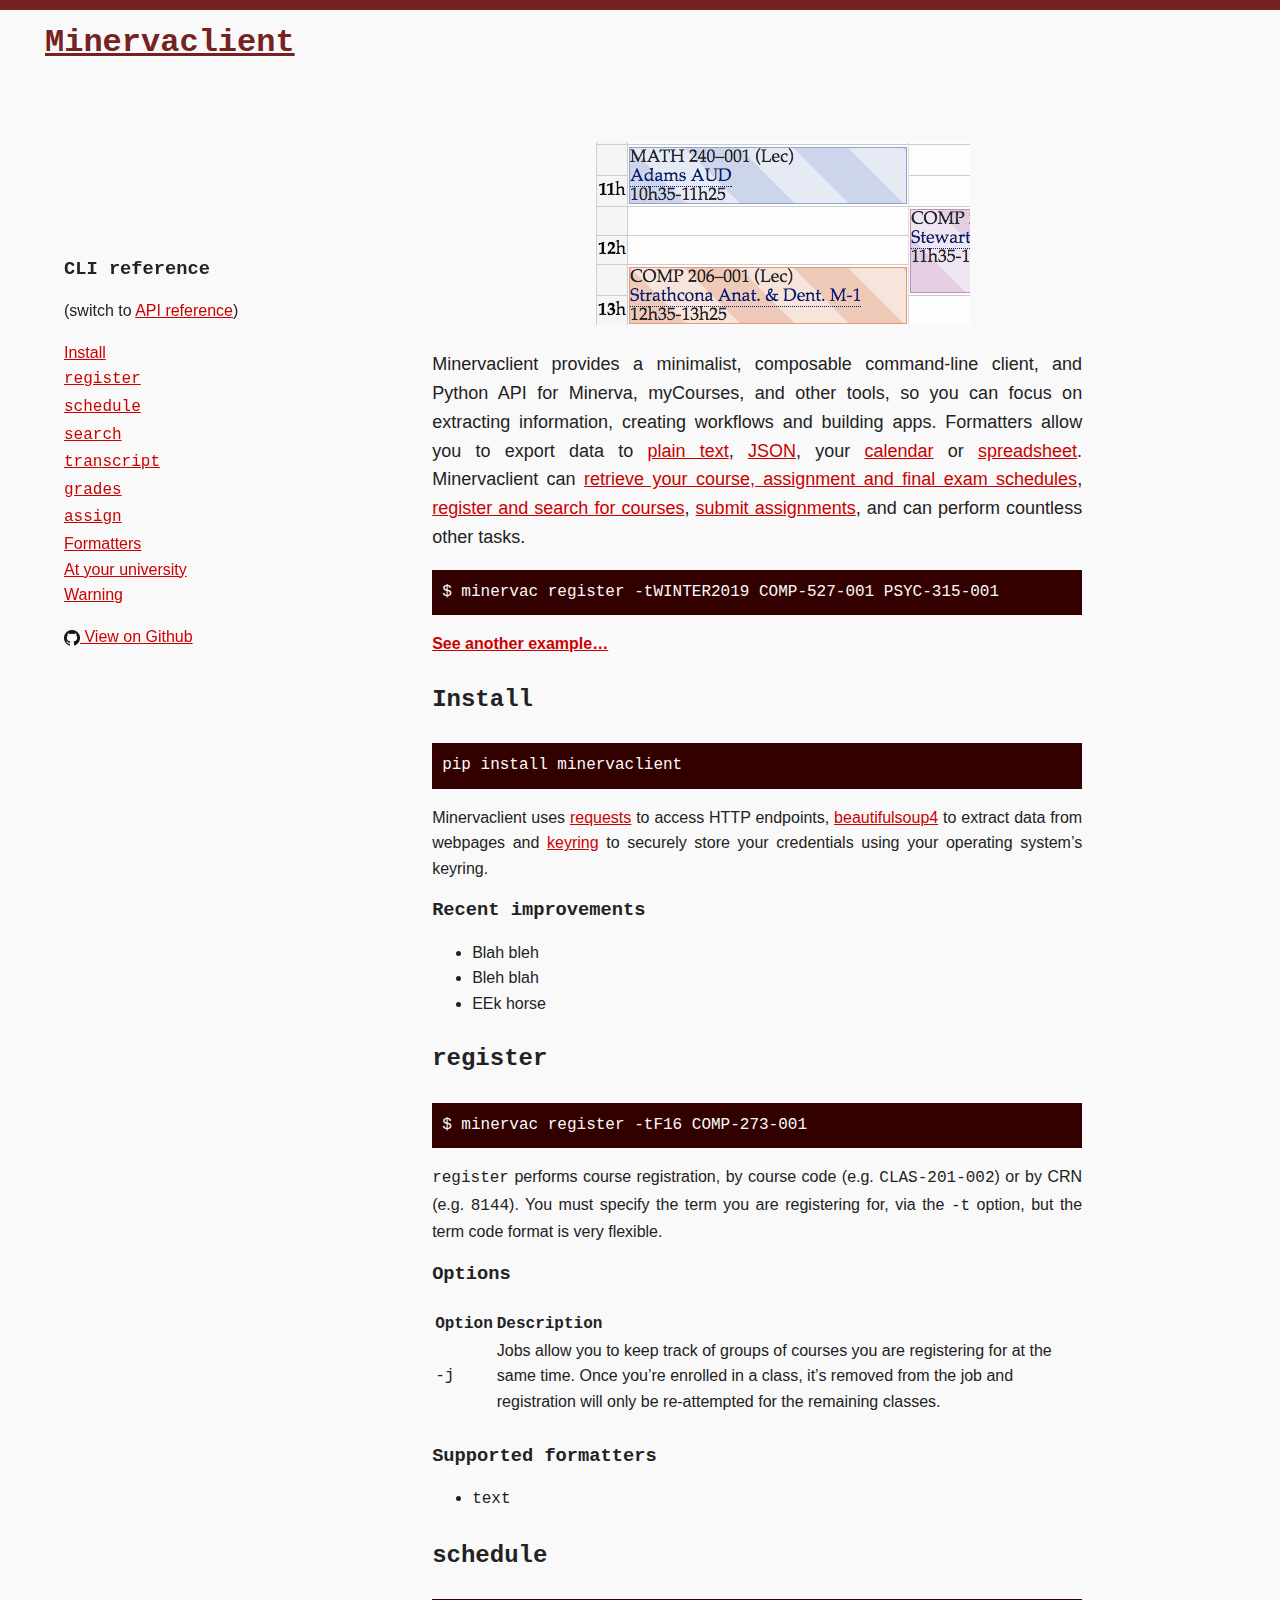
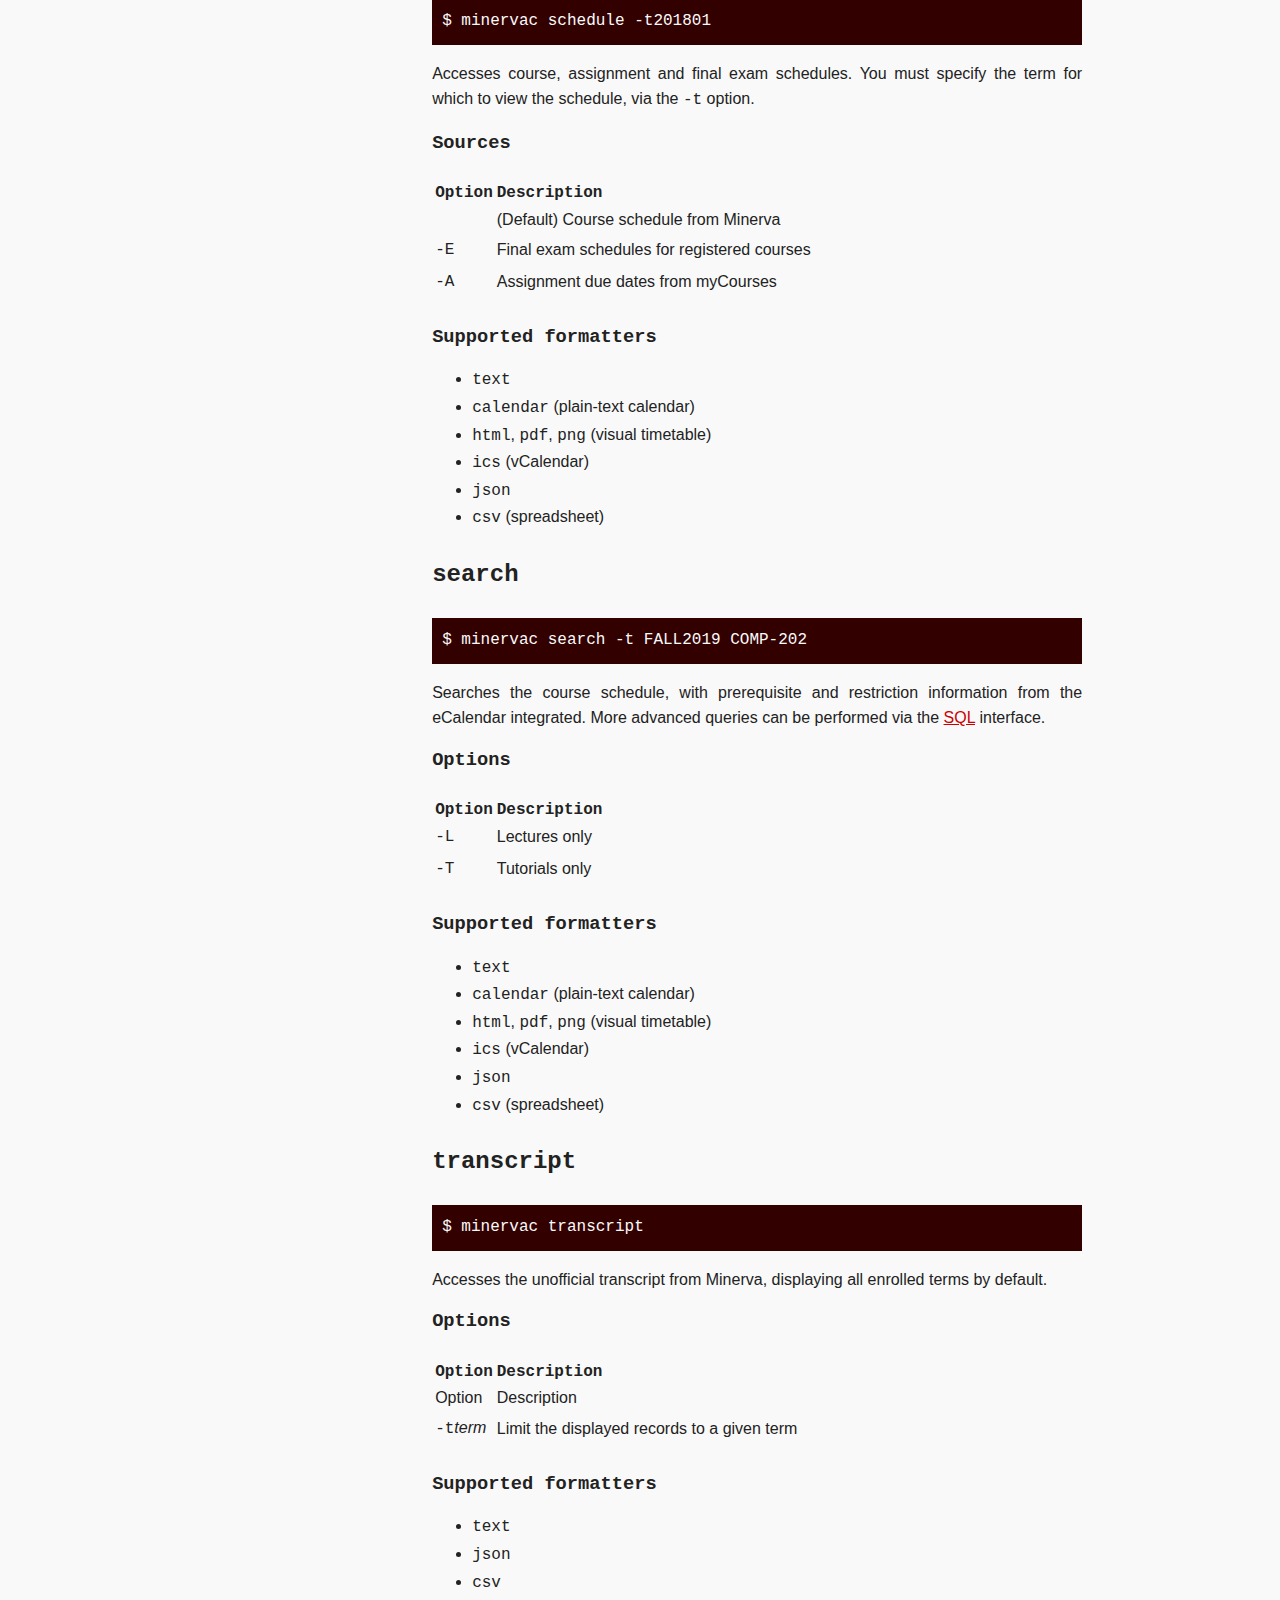
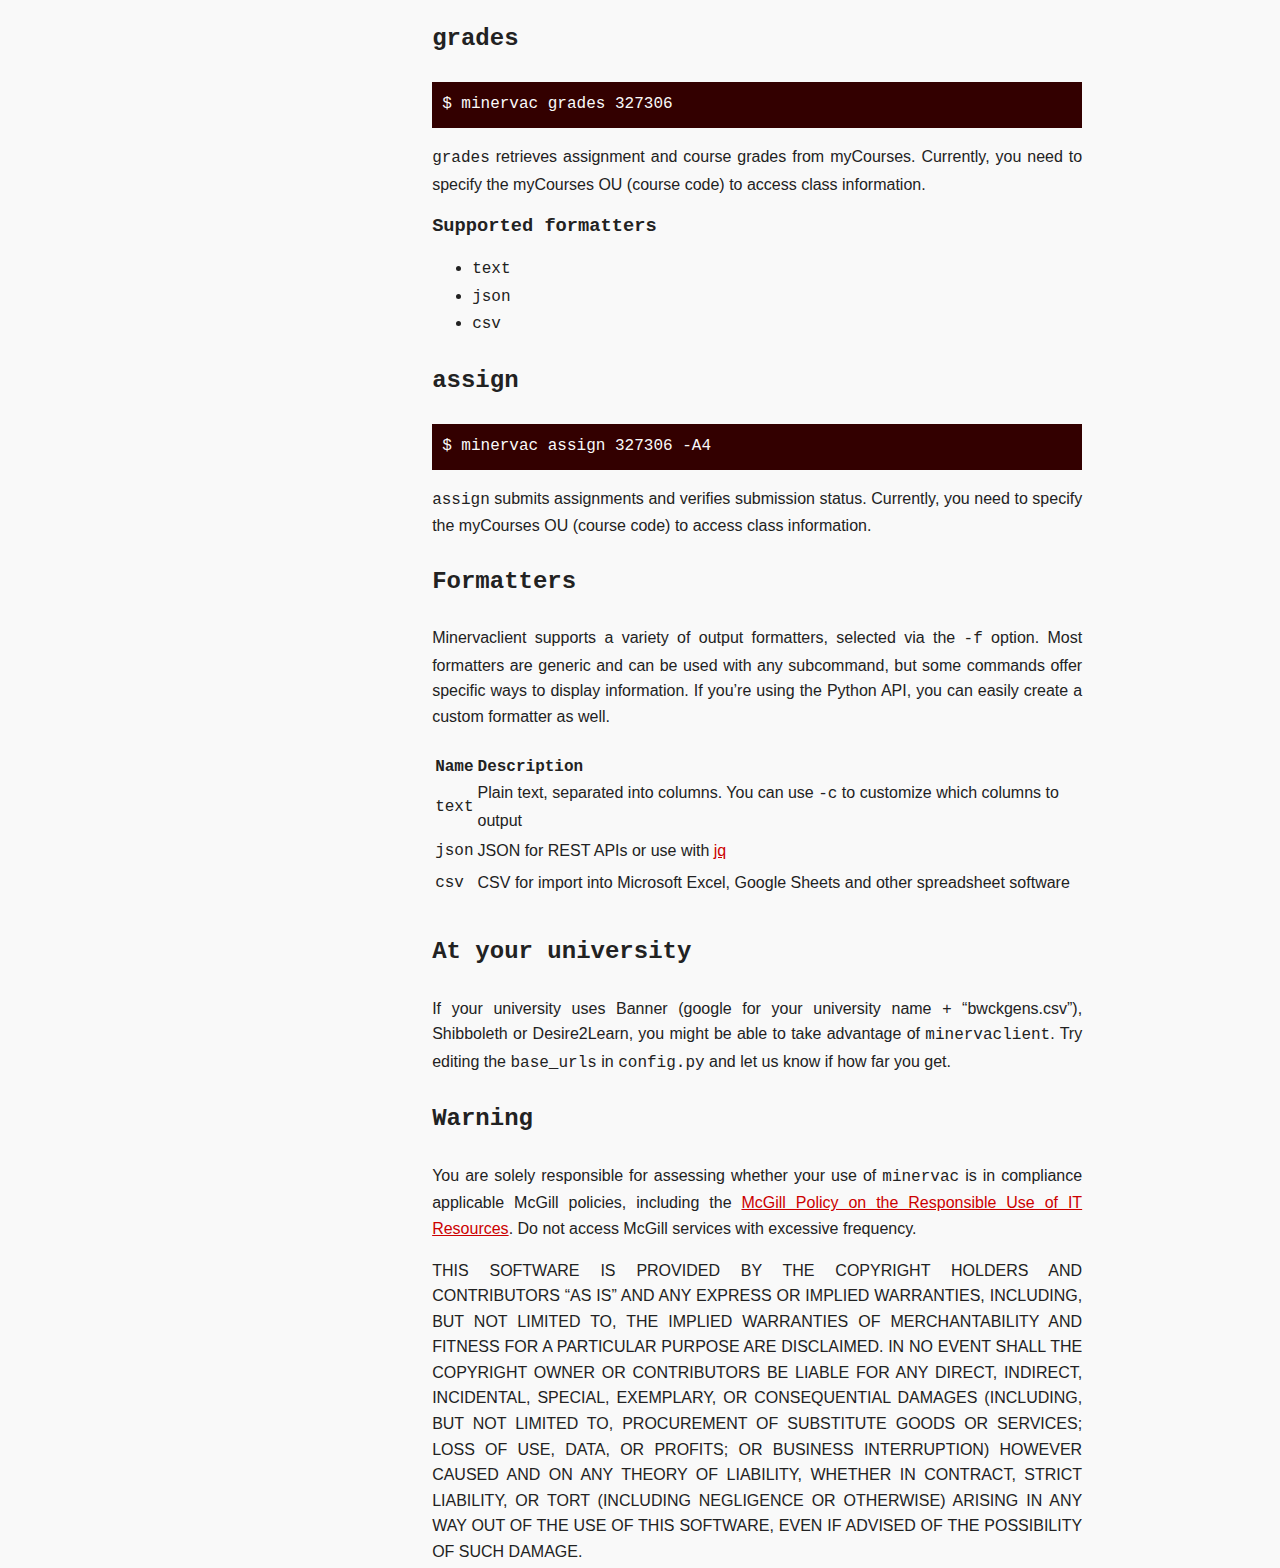
==== commit 99833785: "Headings could do with some stronger padding" ====
--- a/public/index.html
+++ b/public/index.html
@@ -7,7 +7,7 @@
 
     <title> | Minervaclient</title>
 
-    <style>body{font-family:helevetica,sans-serif;line-height:1.6;font-size:16px;color:#222;margin:0;background-color:#f9f9f9}#main{width:90%;margin:auto;display:flex;justify-content:center;padding-top:5vh}#toc{padding-top:100px;padding-right:60px;min-width:150px}#content{max-width:650px;margin:auto}#top{border-top:10px solid #722;color:#722;font-family:pt mono,monospace}a{color:#c00}#top a,#top a:visited{color:inherit}#site-name{margin:0;padding:15px 45px}h1,h2,h3,th{font-family:pt mono,monospace;line-height:1.1}p{text-align:justify}#toc-fixed{top:0;font-weight:500;position:sticky;left:5vw;padding-top:20px}#toc ul{list-style-type:none;padding:0}#toc ul>li>ul>li>ul{display:none}#toc li{list-style-type:none}p img{vertical-align:middle}pre{padding:10px;color:#fafafa;background-color:#300}td,th{min-width:1%;text-align:left}table{padding:10px 0}hr{border:1px solid #300}</style>
+    <style>body{font-family:helevetica,sans-serif;line-height:1.6;font-size:16px;color:#222;margin:0;background-color:#f9f9f9}#main{width:90%;margin:auto;display:flex;justify-content:center;padding-top:5vh}#toc{padding-top:100px;padding-right:60px;min-width:150px}#content{max-width:650px;margin:auto}#top{border-top:10px solid #722;color:#722;font-family:pt mono,monospace}a{color:#c00}#top a,#top a:visited{color:inherit}#site-name{margin:0;padding:15px 45px}h2{padding:10px 0}h1,h2,h3,th{font-family:pt mono,monospace;line-height:1.1}p{text-align:justify}#toc-fixed{top:0;font-weight:500;position:sticky;left:5vw;padding-top:20px}#toc ul{list-style-type:none;padding:0}#toc ul>li>ul>li>ul{display:none}#toc li{list-style-type:none}p img{vertical-align:middle}pre{padding:10px;color:#fafafa;background-color:#300}td,th{min-width:1%;text-align:left}table{padding:10px 0}hr{border:1px solid #300}</style>
     <link href="http://minervaclient.github.io/public/index.xml" rel="alternate" type="application/rss+xml" title="Minervaclient" />
 </head>
 
